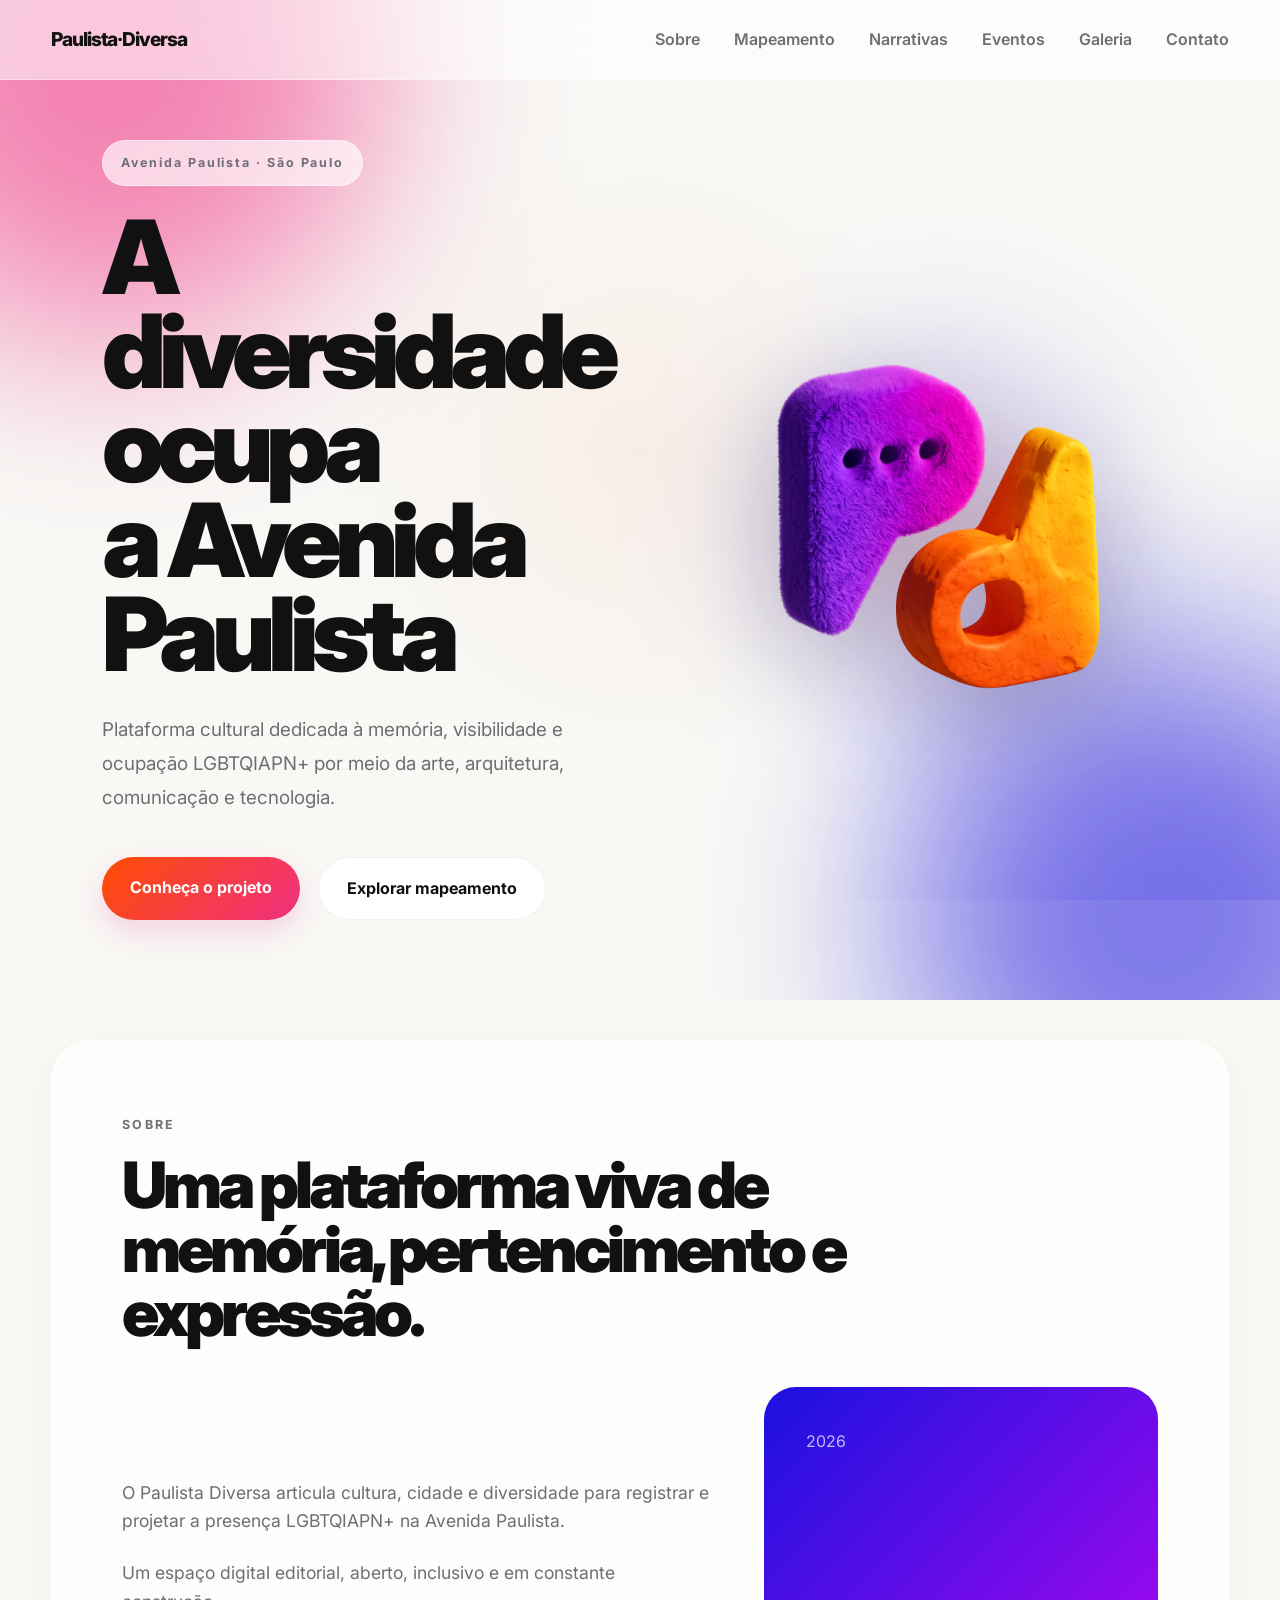
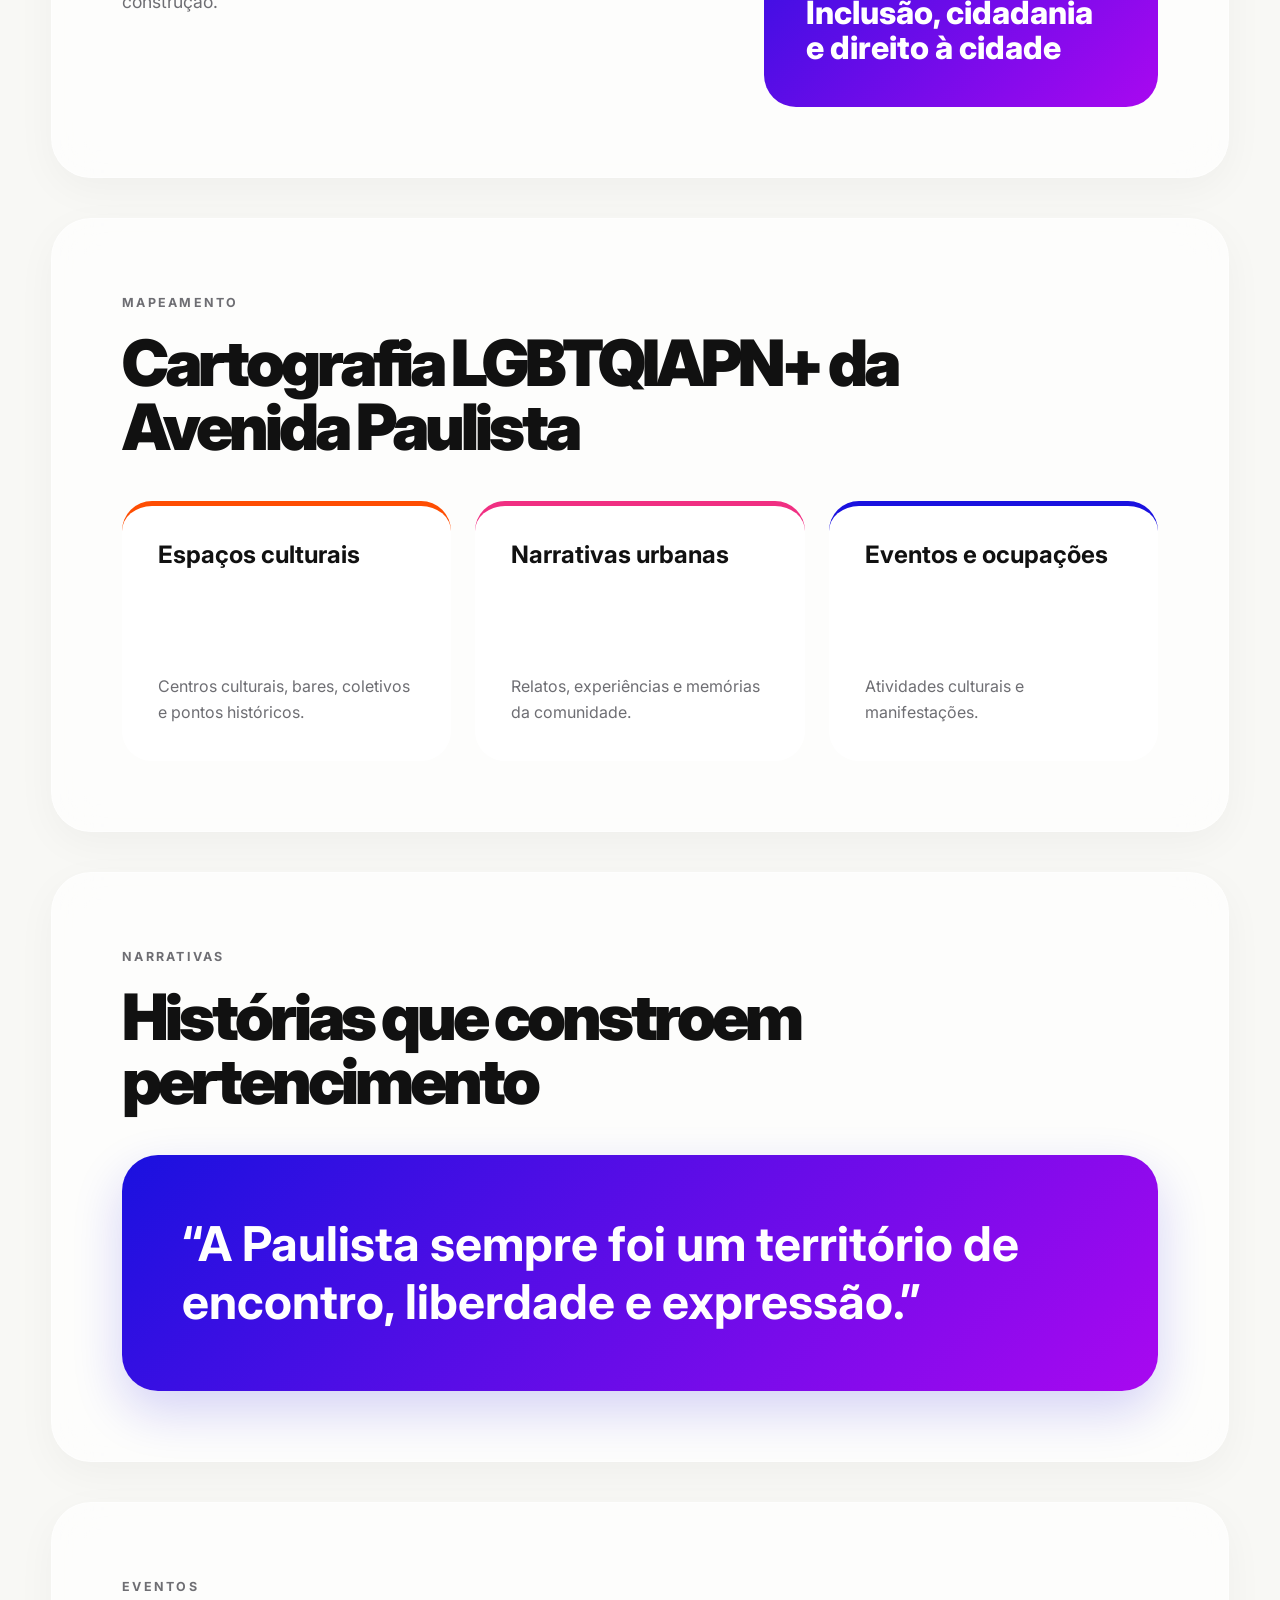
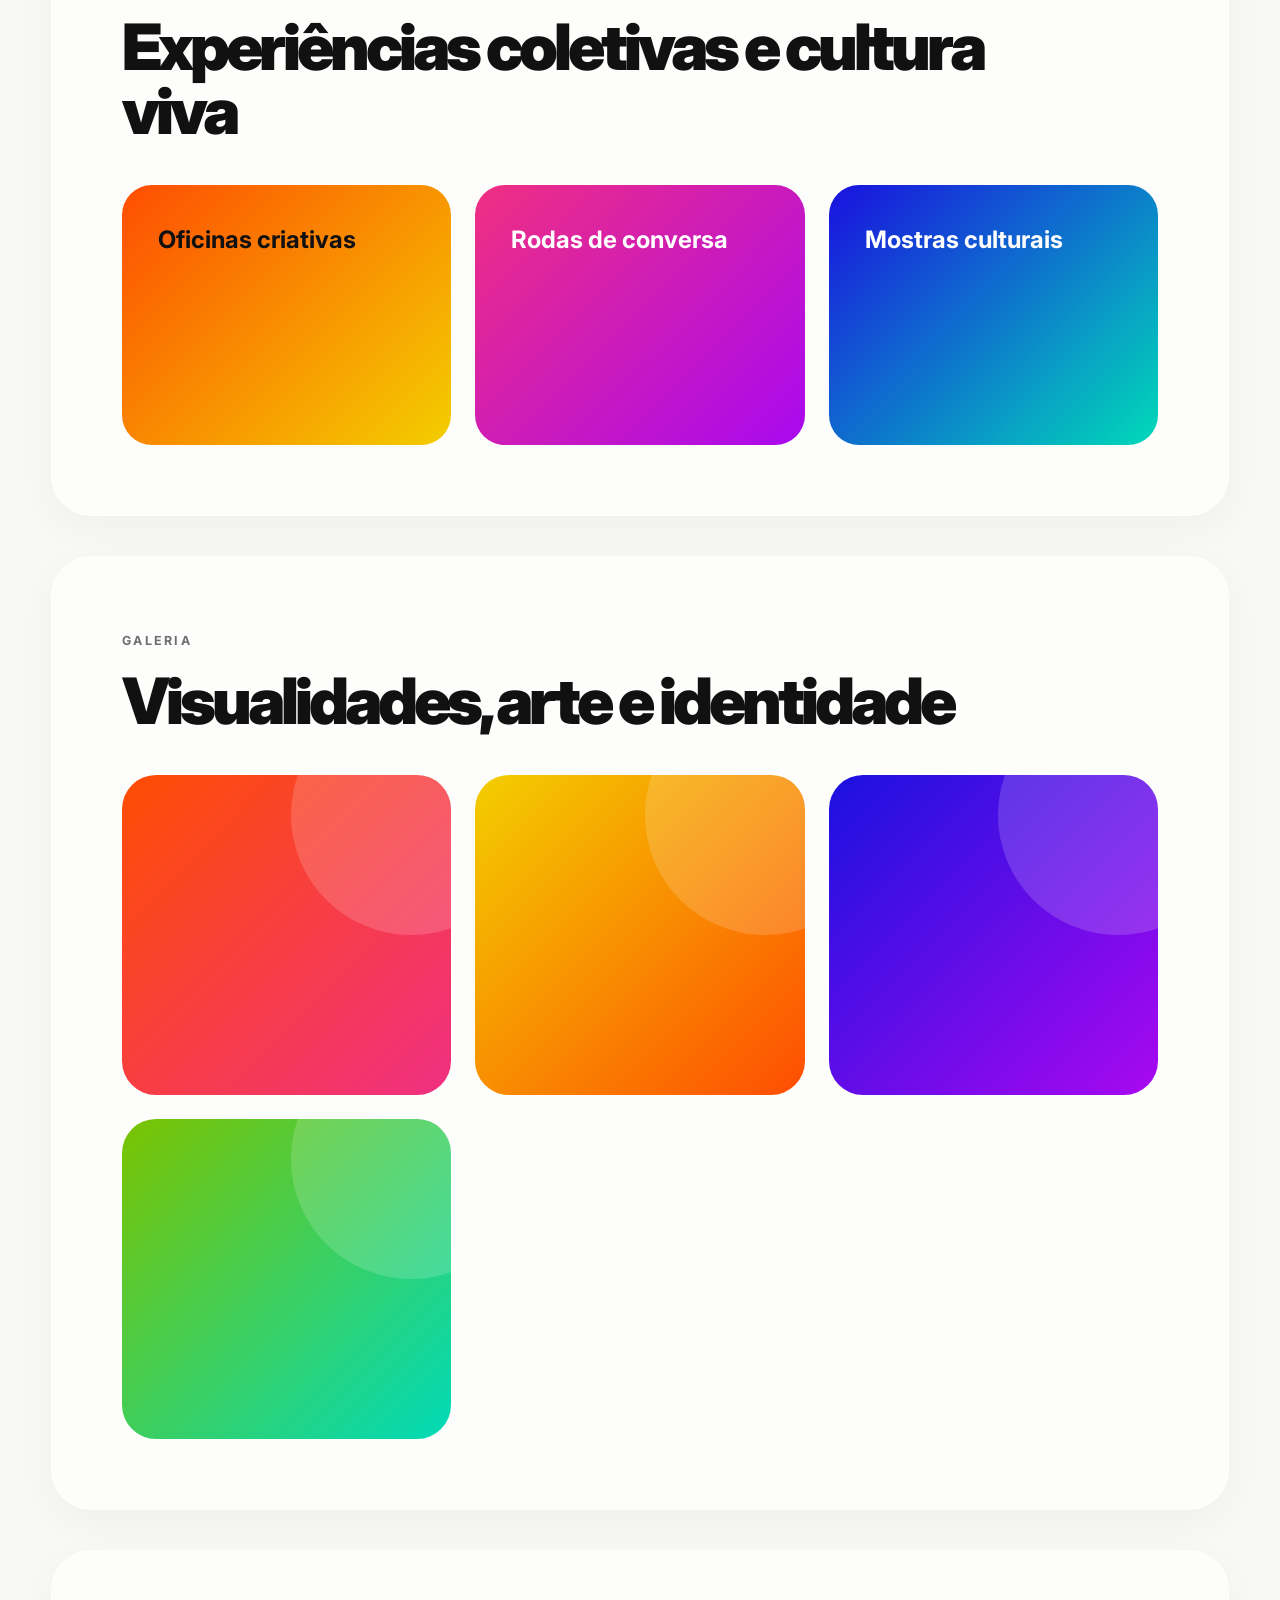
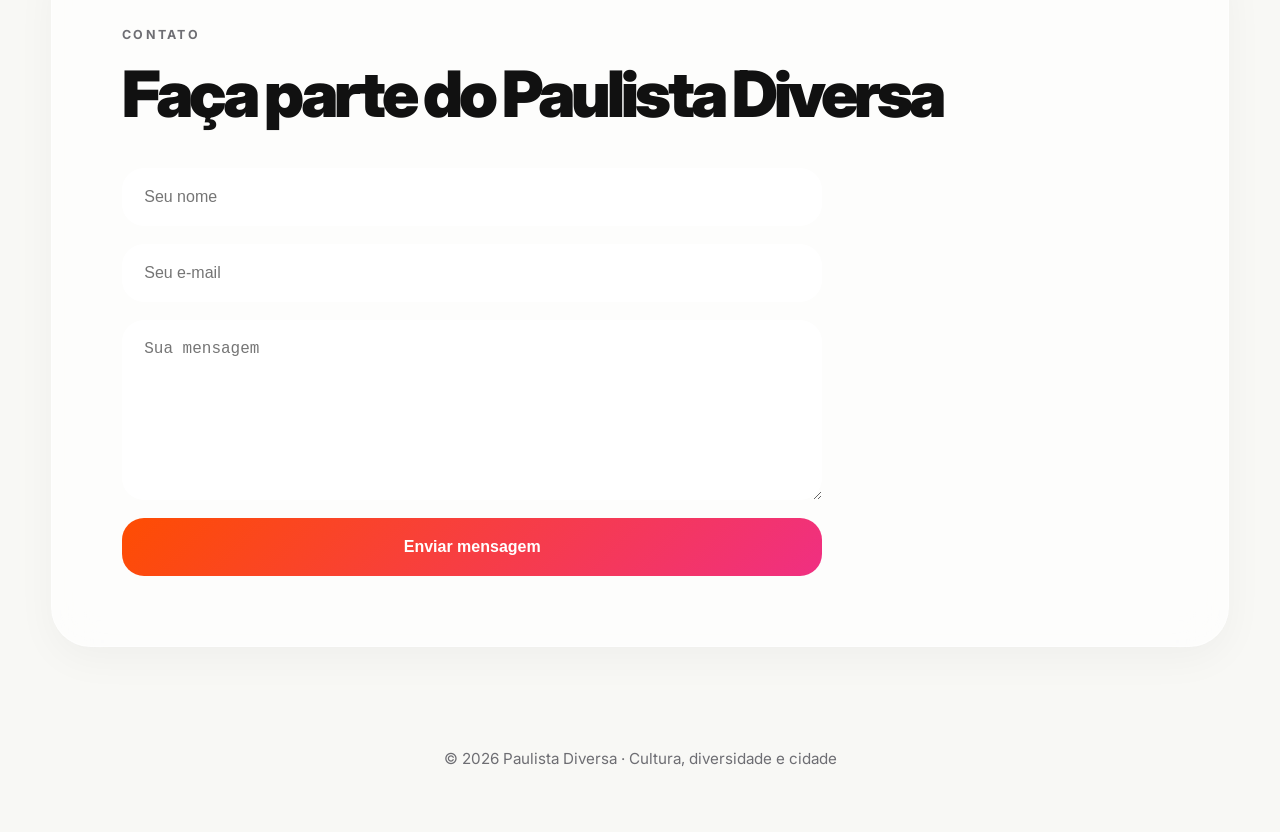
==== index.html @ 3f6dd252 "Commit Inicial" ====
<!DOCTYPE html>
<html lang="pt-BR">
<head>
  <meta charset="UTF-8" />
  <meta name="viewport" content="width=device-width, initial-scale=1.0" />
  <title>Paulista Diversa</title>

  <!-- FONT -->
  <link rel="preconnect" href="https://fonts.googleapis.com">
  <link rel="preconnect" href="https://fonts.gstatic.com" crossorigin>
  <link href="https://fonts.googleapis.com/css2?family=Inter:wght@300;400;500;600;700;800;900&display=swap" rel="stylesheet">

  <link rel="stylesheet" href="style.css" />
</head>
<body>

  <!-- NAVBAR -->
  <nav class="navbar">
    <div class="nav-container">
      <div class="nav-logo">Paulista<span>·</span>Diversa</div>
      <ul>
        <li><a href="#sobre">Sobre</a></li>
        <li><a href="#mapeamento">Mapeamento</a></li>
        <li><a href="#narrativas">Narrativas</a></li>
        <li><a href="#eventos">Eventos</a></li>
        <li><a href="#galeria">Galeria</a></li>
        <li><a href="#contato">Contato</a></li>
      </ul>
    </div>
  </nav>

  <!-- HERO -->
  <header class="hero">
    <div class="hero-gradient hero-gradient-1"></div>
    <div class="hero-gradient hero-gradient-2"></div>

    <div class="hero-container">
      <div class="hero-left">
        <span class="hero-label">Avenida Paulista · São Paulo</span>
        <h1>
          A diversidade ocupa<br>
          a Avenida Paulista
        </h1>
        <p>
          Plataforma cultural dedicada à memória, visibilidade e ocupação LGBTQIAPN+
          por meio da arte, arquitetura, comunicação e tecnologia.
        </p>
        <div class="buttons">
          <a href="#sobre">Conheça o projeto</a>
          <a href="#mapeamento">Explorar mapeamento</a>
        </div>
      </div>

      <div class="hero-right">
        <div class="hero-logo-wrapper">
          <div class="logo-glow"></div>
          <img src="imagens/logo-paulista-diversa.png" alt="Logo Paulista Diversa" />
        </div>
      </div>
    </div>
  </header>

  <!-- SOBRE -->
  <section id="sobre" class="section">
    <div class="section-header">
      <span class="section-tag">SOBRE</span>
      <h2>Uma plataforma viva de memória, pertencimento e expressão.</h2>
    </div>
    <div class="section-grid">
      <div class="section-text">
        <p>
          O Paulista Diversa articula cultura, cidade e diversidade para registrar
          e projetar a presença LGBTQIAPN+ na Avenida Paulista.
        </p>
        <p>
          Um espaço digital editorial, aberto, inclusivo e em constante construção.
        </p>
      </div>
      <div class="highlight-card">
        <span>2026</span>
        <h3>Inclusão, cidadania<br>e direito à cidade</h3>
      </div>
    </div>
  </section>

  <!-- MAPEAMENTO -->
  <section id="mapeamento" class="section">
    <div class="section-header">
      <span class="section-tag">MAPEAMENTO</span>
      <h2>Cartografia LGBTQIAPN+ da Avenida Paulista</h2>
    </div>
    <div class="cards-grid">
      <div class="info-card">
        <h3>Espaços culturais</h3>
        <p>Centros culturais, bares, coletivos e pontos históricos.</p>
      </div>
      <div class="info-card">
        <h3>Narrativas urbanas</h3>
        <p>Relatos, experiências e memórias da comunidade.</p>
      </div>
      <div class="info-card">
        <h3>Eventos e ocupações</h3>
        <p>Atividades culturais e manifestações.</p>
      </div>
    </div>
  </section>

  <!-- NARRATIVAS -->
  <section id="narrativas" class="section">
    <div class="section-header">
      <span class="section-tag">NARRATIVAS</span>
      <h2>Histórias que constroem pertencimento</h2>
    </div>
    <div class="quote-box">
      <p>“A Paulista sempre foi um território de encontro, liberdade e expressão.”</p>
    </div>
  </section>

  <!-- EVENTOS -->
  <section id="eventos" class="section">
    <div class="section-header">
      <span class="section-tag">EVENTOS</span>
      <h2>Experiências coletivas e cultura viva</h2>
    </div>
    <div class="cards-grid">
      <div class="event-card">
        <h3>Oficinas criativas</h3>
      </div>
      <div class="event-card">
        <h3>Rodas de conversa</h3>
      </div>
      <div class="event-card">
        <h3>Mostras culturais</h3>
      </div>
    </div>
  </section>

  <!-- GALERIA -->
  <section id="galeria" class="section">
    <div class="section-header">
      <span class="section-tag">GALERIA</span>
      <h2>Visualidades, arte e identidade</h2>
    </div>
    <div class="gallery-grid">
      <div class="gallery-card"></div>
      <div class="gallery-card"></div>
      <div class="gallery-card"></div>
      <div class="gallery-card"></div>
    </div>
  </section>

  <!-- CONTATO -->
  <section id="contato" class="section">
    <div class="section-header">
      <span class="section-tag">CONTATO</span>
      <h2>Faça parte do Paulista Diversa</h2>
    </div>
    <form>
      <input type="text" placeholder="Seu nome" />
      <input type="email" placeholder="Seu e-mail" />
      <textarea placeholder="Sua mensagem"></textarea>
      <button type="submit">Enviar mensagem</button>
    </form>
  </section>

  <footer>
    <p>© 2026 Paulista Diversa · Cultura, diversidade e cidade</p>
  </footer>

  <script src="script.js"></script>
</body>
</html>
---- style.css ----
/* =========================================
   PAULISTA DIVERSA
   MODERN QUEER EDITORIAL UI
========================================= */

/* =========================================
   ROOT
========================================= */

:root{

  --red:#CC001A;
  --orange:#FE4D02;
  --yellow:#F3CE00;
  --green:#7BC300;
  --blue:#1A11DF;
  --purple:#A908F0;
  --violet:#7A46F7;
  --turquoise:#01DAB9;
  --pink:#F02F82;

  --bg:#F8F8F5;
  --surface:rgba(255,255,255,.65);

  --text:#111111;
  --muted:#6E6E73;

  --border:rgba(255,255,255,.45);

}

/* =========================================
   RESET
========================================= */

*{
  margin:0;
  padding:0;
  box-sizing:border-box;
}

html{
  scroll-behavior:smooth;
}

body{

  font-family:
    "Inter",
    sans-serif;

  background:var(--bg);

  color:var(--text);

  overflow-x:hidden;

  line-height:1.6;
}

/* =========================================
   BACKGROUND
========================================= */

body::before{

  content:"";

  position:fixed;
  inset:0;

  z-index:-2;

  background:

    radial-gradient(
      circle at top left,
      rgba(240,47,130,.12),
      transparent 30%
    ),

    radial-gradient(
      circle at bottom right,
      rgba(26,17,223,.12),
      transparent 30%
    ),

    radial-gradient(
      circle at center,
      rgba(254,77,2,.06),
      transparent 40%
    ),

    var(--bg);
}

/* =========================================
   NAVBAR
========================================= */

.navbar{

  position:fixed;
  top:0;

  width:100%;

  z-index:999;

  backdrop-filter:blur(20px);

  background:
    rgba(255,255,255,.55);

  border-bottom:
    1px solid rgba(255,255,255,.35);
}

.nav-container{

  width:min(1400px,92%);

  margin:auto;

  display:flex;
  justify-content:space-between;
  align-items:center;

  padding:24px 0;
}

.nav-logo{

  font-weight:800;

  letter-spacing:-1px;

  font-size:1.2rem;
}

.navbar ul{

  display:flex;

  gap:34px;

  list-style:none;
}

.navbar a{

  text-decoration:none;

  color:var(--muted);

  font-weight:600;

  transition:.3s ease;

  position:relative;
}

.navbar a:hover{

  color:var(--text);
}

.navbar a::after{

  content:"";

  position:absolute;

  left:0;
  bottom:-8px;

  width:0%;
  height:2px;

  background:
    linear-gradient(
      90deg,
      var(--orange),
      var(--pink)
    );

  transition:.3s ease;
}

.navbar a:hover::after{

  width:100%;
}

/* =========================================
   HERO
========================================= */

.hero{

  position:relative;

  min-height:100vh;

  display:flex;
  align-items:center;

  padding:
    140px 8%
    80px;

  overflow:hidden;
}

.hero-container{

  width:100%;

  display:grid;

  grid-template-columns:
    1.1fr 1fr;

  gap:80px;

  align-items:center;
}

/* LEFT */

.hero-left{

  position:relative;
  z-index:2;
}

.hero-label{

  display:inline-block;

  margin-bottom:24px;

  padding:12px 18px;

  border-radius:999px;

  background:
    rgba(255,255,255,.65);

  backdrop-filter:blur(20px);

  border:
    1px solid rgba(255,255,255,.45);

  font-size:.78rem;

  font-weight:700;

  letter-spacing:.12rem;

  color:var(--muted);
}

.hero-left h1{

  font-size:
    clamp(4rem, 8vw, 7rem);

  line-height:.92;

  letter-spacing:-7px;

  font-weight:900;

  max-width:700px;

  margin-bottom:32px;

  color:#111;
}

.hero-left p{

  max-width:620px;

  font-size:1.18rem;

  color:var(--muted);

  line-height:1.8;

  margin-bottom:42px;
}

/* BUTTONS */

.buttons{

  display:flex;

  gap:18px;

  flex-wrap:wrap;
}

.buttons a{

  padding:
    18px 28px;

  border-radius:999px;

  text-decoration:none;

  font-weight:700;

  transition:.35s ease;
}

.buttons a:nth-child(1){

  background:
    linear-gradient(
      135deg,
      var(--orange),
      var(--pink)
    );

  color:white;

  box-shadow:
    0 12px 30px rgba(240,47,130,.18);
}

.buttons a:nth-child(2){

  background:white;

  border:
    1px solid rgba(0,0,0,.06);

  color:#111;
}

.buttons a:hover{

  transform:
    translateY(-4px);

  box-shadow:
    0 12px 30px rgba(0,0,0,.08);
}

/* RIGHT */

.hero-right{

  position:relative;

  display:flex;
  justify-content:center;
  align-items:center;
}

.hero-logo-wrapper{

  position:relative;

  width:100%;
  max-width:620px;

  aspect-ratio:1;

  display:flex;
  justify-content:center;
  align-items:center;
}

.hero-logo-wrapper img{

  width:78%;

  position:relative;

  z-index:2;

  filter:
    drop-shadow(
      0 30px 50px rgba(0,0,0,.18)
    );

  animation:
    floatLogo 7s ease-in-out infinite;
}

/* GLOW */

.logo-glow{

  position:absolute;

  width:100%;
  height:100%;

  border-radius:50%;

  background:
    radial-gradient(
      circle,
      rgba(240,47,130,.28),
      rgba(26,17,223,.16),
      transparent 72%
    );

  filter:blur(60px);

  animation:
    pulseGlow 6s ease-in-out infinite;
}

/* HERO GRADIENTS */

.hero-gradient{

  position:absolute;

  border-radius:50%;

  filter:blur(100px);

  opacity:.55;
}

.hero-gradient-1{

  width:520px;
  height:520px;

  background:#F02F82;

  top:-180px;
  left:-140px;
}

.hero-gradient-2{

  width:520px;
  height:520px;

  background:#1A11DF;

  bottom:-180px;
  right:-140px;
}

/* =========================================
   SECTIONS
========================================= */

.section{

  width:min(1280px,92%);

  margin:40px auto;

  padding:70px;

  border-radius:40px;

  background:var(--surface);

  backdrop-filter:blur(24px);

  border:
    1px solid rgba(255,255,255,.5);

  box-shadow:
    0 12px 40px rgba(0,0,0,.04);
}

/* =========================================
   SECTION HEADER
========================================= */

.section-header{

  margin-bottom:42px;
}

.section-tag{

  display:inline-block;

  margin-bottom:18px;

  font-size:.78rem;

  font-weight:700;

  letter-spacing:.14rem;

  color:var(--muted);
}

.section-header h2{

  max-width:900px;

  font-size:
    clamp(2.4rem,5vw,4.5rem);

  line-height:1;

  letter-spacing:-4px;

  font-weight:900;
}

/* =========================================
   SECTION GRID
========================================= */

.section-grid{

  display:grid;

  grid-template-columns:
    1.2fr .8fr;

  gap:50px;

  align-items:center;
}

.section-text{

  display:flex;
  flex-direction:column;

  gap:24px;
}

.section-text p{

  font-size:1.1rem;

  color:var(--muted);

  max-width:700px;
}

/* =========================================
   HIGHLIGHT CARD
========================================= */

.highlight-card{

  padding:42px;

  border-radius:32px;

  background:
    linear-gradient(
      135deg,
      var(--blue),
      var(--purple)
    );

  color:white;

  min-height:320px;

  display:flex;
  flex-direction:column;
  justify-content:space-between;
}

.highlight-card span{

  font-size:1rem;

  opacity:.7;
}

.highlight-card h3{

  font-size:2rem;

  line-height:1.1;

  font-weight:800;
}

/* =========================================
   CARDS GRID
========================================= */

.cards-grid{

  display:grid;

  grid-template-columns:
    repeat(auto-fit,minmax(260px,1fr));

  gap:24px;
}

/* =========================================
   INFO CARD
========================================= */

.info-card{

  padding:36px;

  border-radius:30px;

  background:white;

  transition:.35s ease;

  min-height:260px;

  display:flex;
  flex-direction:column;
  justify-content:space-between;
}

.info-card:hover{

  transform:
    translateY(-6px);

  box-shadow:
    0 20px 40px rgba(0,0,0,.08);
}

.info-card:nth-child(1){

  border-top:
    5px solid var(--orange);
}

.info-card:nth-child(2){

  border-top:
    5px solid var(--pink);
}

.info-card:nth-child(3){

  border-top:
    5px solid var(--blue);
}

.info-card h3{

  font-size:1.5rem;

  line-height:1.1;

  margin-bottom:18px;
}

.info-card p{

  color:var(--muted);
}

/* =========================================
   QUOTE BOX
========================================= */

.quote-box{

  padding:60px;

  border-radius:36px;

  background:
    linear-gradient(
      135deg,
      var(--blue),
      var(--purple)
    );

  color:white;

  box-shadow:
    0 20px 50px rgba(26,17,223,.18);
}

.quote-box p{

  max-width:900px;

  font-size:
    clamp(1.8rem,4vw,3rem);

  line-height:1.2;

  font-weight:700;
}

/* =========================================
   EVENT CARDS
========================================= */

.event-card{

  padding:36px;

  border-radius:30px;

  color:white;

  min-height:260px;

  display:flex;
  flex-direction:column;
  justify-content:space-between;

  transition:.35s ease;
}

.event-card:hover{

  transform:
    translateY(-8px);
}

.event-card:nth-child(1){

  background:
    linear-gradient(
      135deg,
      var(--orange),
      var(--yellow)
    );

  color:#111;
}

.event-card:nth-child(2){

  background:
    linear-gradient(
      135deg,
      var(--pink),
      var(--purple)
    );
}

.event-card:nth-child(3){

  background:
    linear-gradient(
      135deg,
      var(--blue),
      var(--turquoise)
    );
}

.event-card h3{

  font-size:1.5rem;

  margin-bottom:18px;
}

/* =========================================
   GALLERY
========================================= */

.gallery-grid{

  display:grid;

  grid-template-columns:
    repeat(auto-fit,minmax(260px,1fr));

  gap:24px;
}

.gallery-card{

  min-height:320px;

  border-radius:34px;

  overflow:hidden;

  position:relative;

  transition:.4s ease;
}

.gallery-card::before{

  content:"";

  position:absolute;

  width:240px;
  height:240px;

  border-radius:50%;

  background:
    rgba(255,255,255,.16);

  top:-80px;
  right:-80px;
}

/* artistic gradients */

.gallery-card:nth-child(1){

  background:
    linear-gradient(
      135deg,
      var(--orange),
      var(--pink)
    );
}

.gallery-card:nth-child(2){

  background:
    linear-gradient(
      135deg,
      var(--yellow),
      var(--orange)
    );
}

.gallery-card:nth-child(3){

  background:
    linear-gradient(
      135deg,
      var(--blue),
      var(--purple)
    );
}

.gallery-card:nth-child(4){

  background:
    linear-gradient(
      135deg,
      var(--green),
      var(--turquoise)
    );
}

.gallery-card:hover{

  transform:
    translateY(-8px)
    scale(1.01);

  box-shadow:
    0 20px 50px rgba(0,0,0,.12);
}

/* =========================================
   FORM
========================================= */

form{

  display:flex;
  flex-direction:column;

  gap:18px;

  max-width:700px;
}

form input,
form textarea{

  padding:20px 22px;

  border:none;

  border-radius:22px;

  background:white;

  font-size:1rem;

  outline:none;

  transition:.3s ease;
}

form textarea{

  min-height:180px;

  resize:vertical;
}

form input:focus,
form textarea:focus{

  box-shadow:
    0 0 0 4px rgba(26,17,223,.08);
}

form button{

  padding:20px;

  border:none;

  border-radius:22px;

  background:
    linear-gradient(
      135deg,
      var(--orange),
      var(--pink)
    );

  color:white;

  font-size:1rem;
  font-weight:700;

  cursor:pointer;

  transition:.35s ease;
}

form button:hover{

  transform:
    translateY(-3px);

  box-shadow:
    0 12px 30px rgba(240,47,130,.18);
}

/* =========================================
   FOOTER
========================================= */

footer{

  padding:60px 24px;

  text-align:center;

  color:var(--muted);

  font-size:.95rem;
}

/* =========================================
   ANIMATIONS
========================================= */

@keyframes floatLogo{

  0%{
    transform:
      translateY(0px);
  }

  50%{
    transform:
      translateY(-18px);
  }

  100%{
    transform:
      translateY(0px);
  }

}

@keyframes pulseGlow{

  0%{
    transform:scale(1);
  }

  50%{
    transform:scale(1.08);
  }

  100%{
    transform:scale(1);
  }

}

/* =========================================
   RESPONSIVE
========================================= */

@media(max-width:1100px){

  .hero-container,
  .section-grid{

    grid-template-columns:1fr;
  }

  .hero-left{

    text-align:center;
  }

  .hero-left p{

    margin:auto;
    margin-bottom:42px;
  }

  .buttons{

    justify-content:center;
  }

}

@media(max-width:820px){

  .navbar ul{

    display:none;
  }

  .section{

    padding:42px 28px;
  }

  .hero{

    padding:
      140px 6%
      80px;
  }

}

@media(max-width:600px){

  .hero-left h1{

    letter-spacing:-4px;
  }

  .buttons{

    flex-direction:column;
  }

  .buttons a{

    width:100%;

    text-align:center;
  }

  .quote-box{

    padding:40px 28px;
  }

}
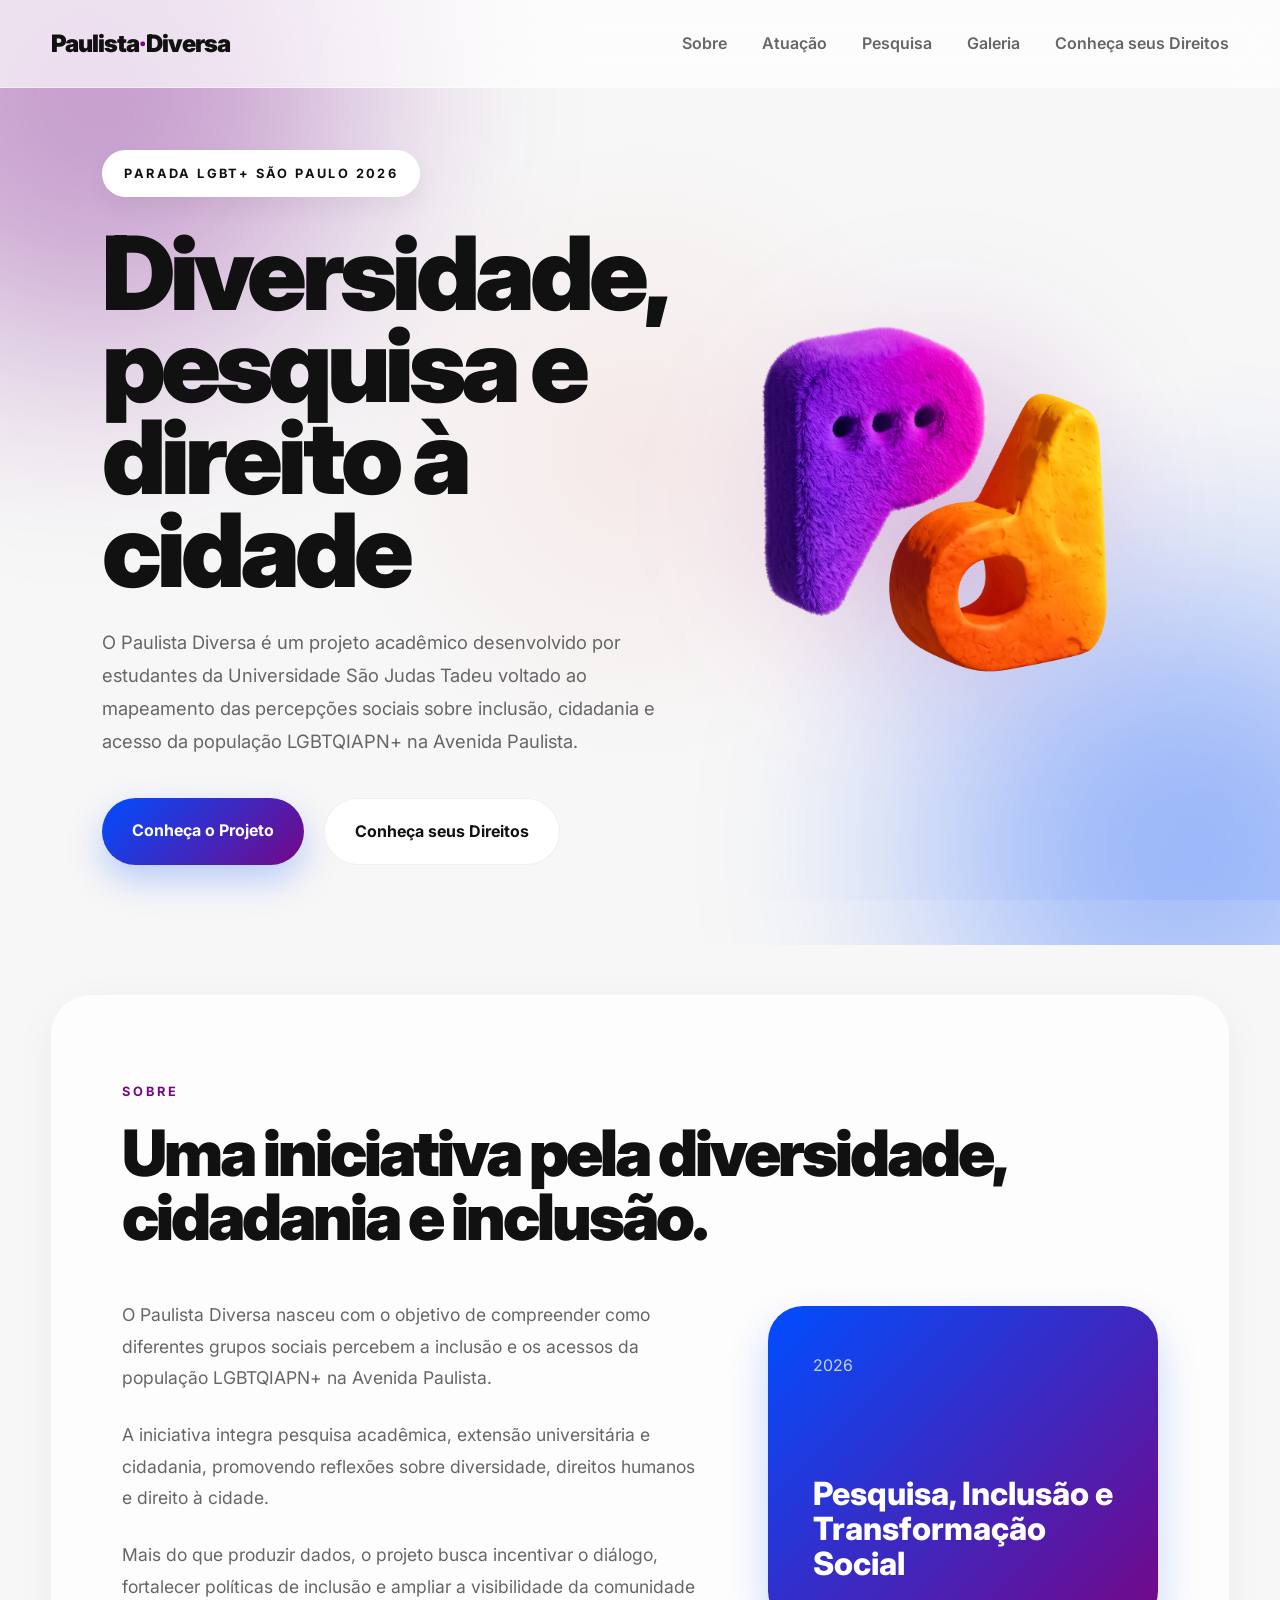
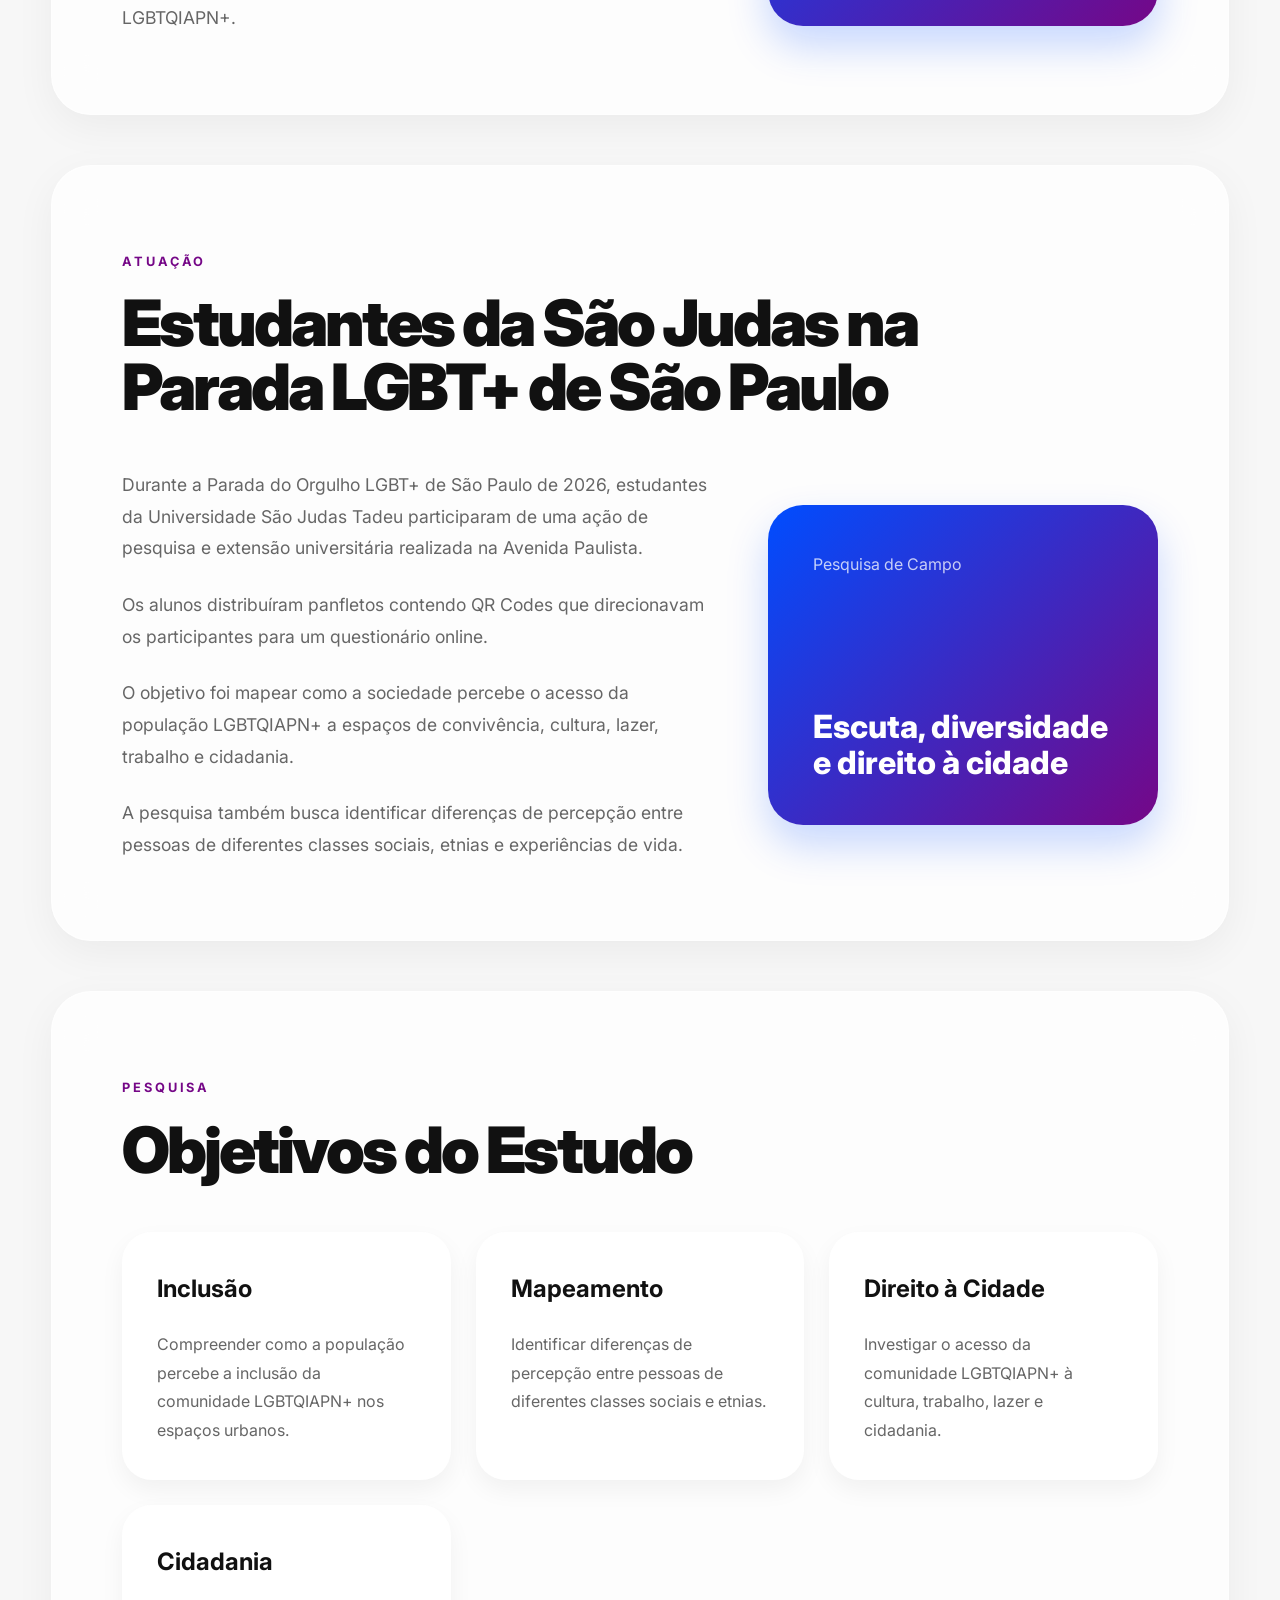
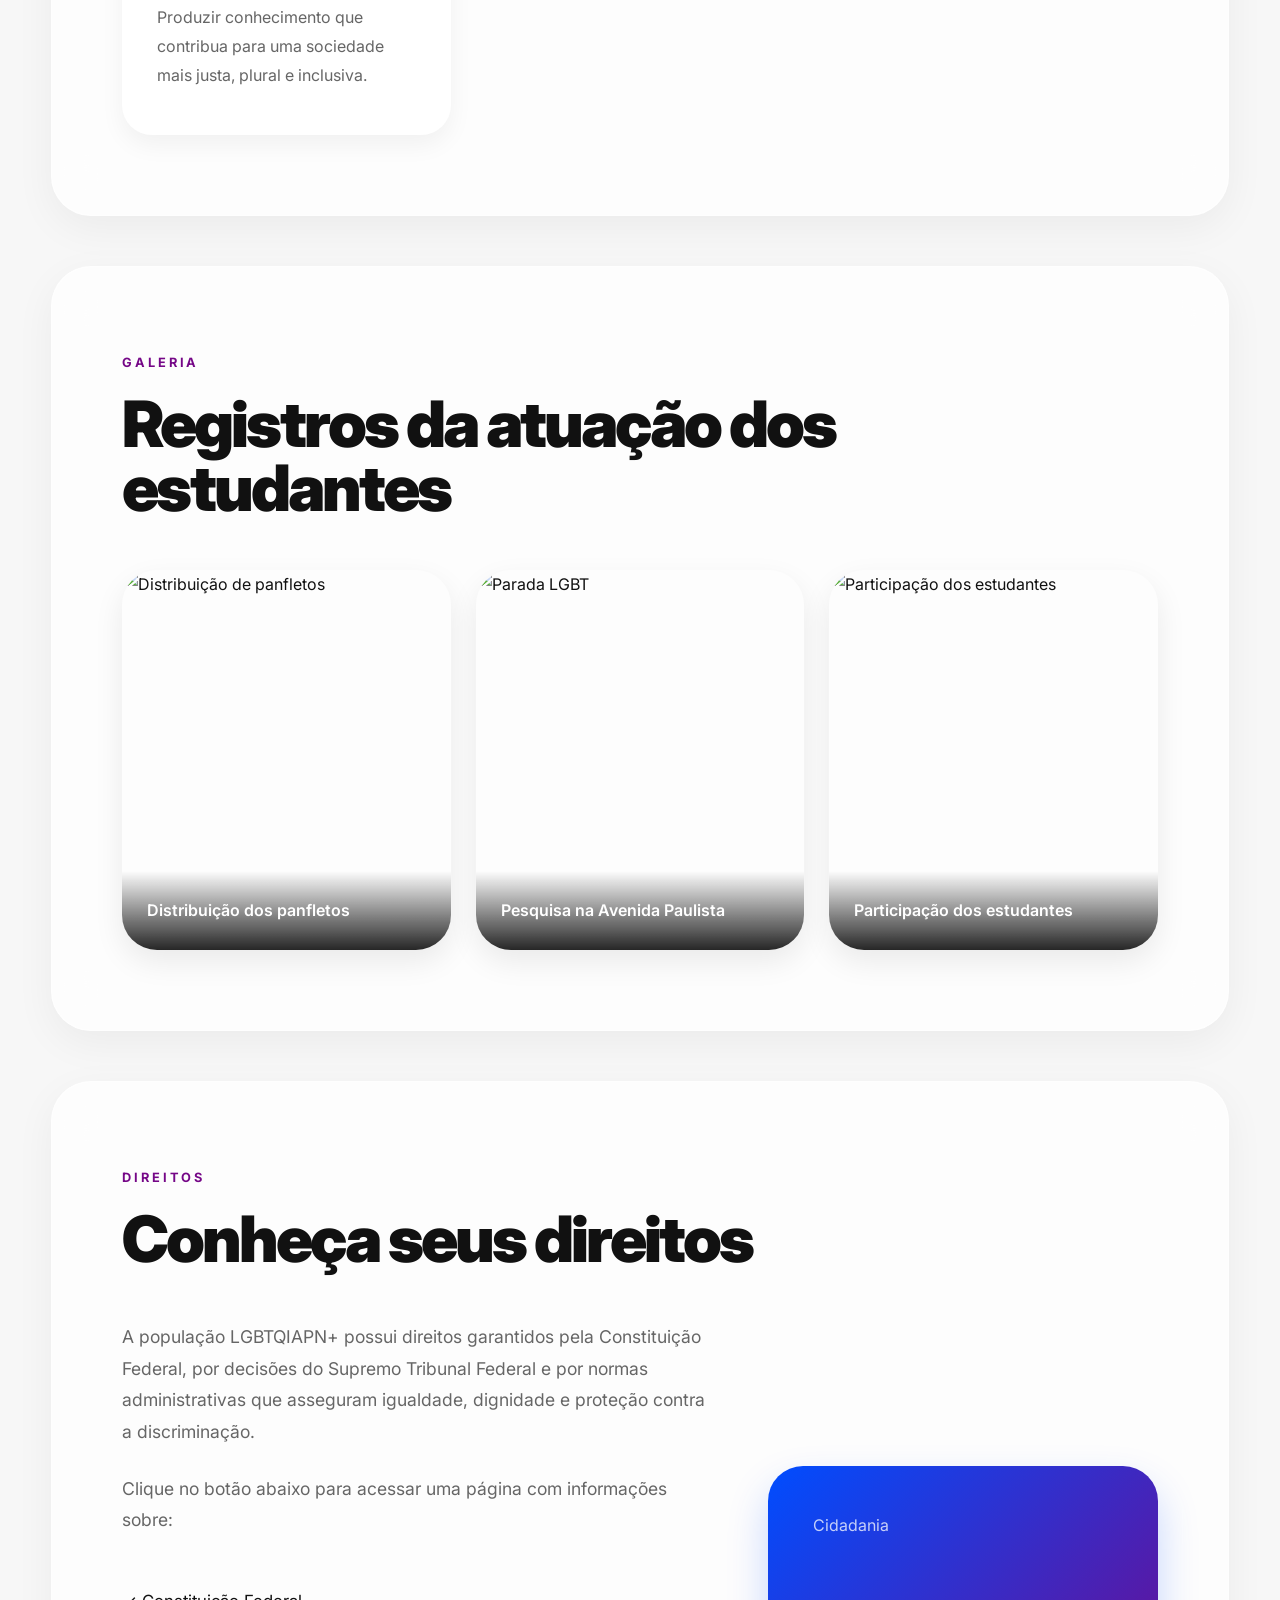
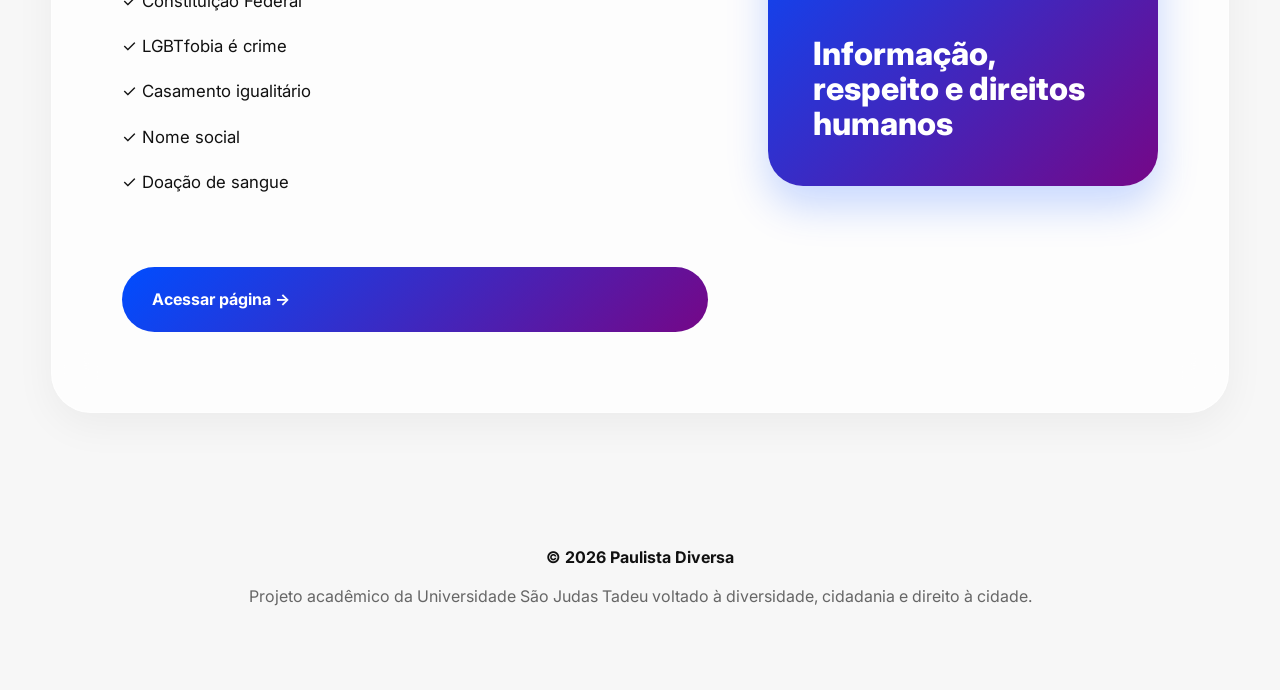
==== commit 546e8561: "Refatora o site Paulista Diversa" ====
--- a/index.html
+++ b/index.html
@@ -1,172 +1,887 @@
 <!DOCTYPE html>
 <html lang="pt-BR">
+
 <head>
-  <meta charset="UTF-8" />
-  <meta name="viewport" content="width=device-width, initial-scale=1.0" />
-  <title>Paulista Diversa</title>
-
-  <!-- FONT -->
-  <link rel="preconnect" href="https://fonts.googleapis.com">
-  <link rel="preconnect" href="https://fonts.gstatic.com" crossorigin>
-  <link href="https://fonts.googleapis.com/css2?family=Inter:wght@300;400;500;600;700;800;900&display=swap" rel="stylesheet">
-
-  <link rel="stylesheet" href="style.css" />
+
+<meta charset="UTF-8">
+
+<meta name="viewport"
+content="width=device-width, initial-scale=1.0">
+
+<title>
+
+Paulista Diversa
+
+</title>
+
+
+<link rel="preconnect"
+href="https://fonts.googleapis.com">
+
+<link rel="preconnect"
+href="https://fonts.gstatic.com"
+crossorigin>
+
+
+<link
+href="https://fonts.googleapis.com/css2?family=Inter:wght@300;400;500;600;700;800;900&display=swap"
+rel="stylesheet">
+
+
+<link
+rel="stylesheet"
+href="style.css">
+
 </head>
+
 <body>
 
-  <!-- NAVBAR -->
-  <nav class="navbar">
-    <div class="nav-container">
-      <div class="nav-logo">Paulista<span>·</span>Diversa</div>
-      <ul>
-        <li><a href="#sobre">Sobre</a></li>
-        <li><a href="#mapeamento">Mapeamento</a></li>
-        <li><a href="#narrativas">Narrativas</a></li>
-        <li><a href="#eventos">Eventos</a></li>
-        <li><a href="#galeria">Galeria</a></li>
-        <li><a href="#contato">Contato</a></li>
-      </ul>
-    </div>
-  </nav>
-
-  <!-- HERO -->
-  <header class="hero">
-    <div class="hero-gradient hero-gradient-1"></div>
-    <div class="hero-gradient hero-gradient-2"></div>
-
-    <div class="hero-container">
-      <div class="hero-left">
-        <span class="hero-label">Avenida Paulista · São Paulo</span>
-        <h1>
-          A diversidade ocupa<br>
-          a Avenida Paulista
-        </h1>
-        <p>
-          Plataforma cultural dedicada à memória, visibilidade e ocupação LGBTQIAPN+
-          por meio da arte, arquitetura, comunicação e tecnologia.
-        </p>
-        <div class="buttons">
-          <a href="#sobre">Conheça o projeto</a>
-          <a href="#mapeamento">Explorar mapeamento</a>
-        </div>
-      </div>
-
-      <div class="hero-right">
-        <div class="hero-logo-wrapper">
-          <div class="logo-glow"></div>
-          <img src="imagens/logo-paulista-diversa.png" alt="Logo Paulista Diversa" />
-        </div>
-      </div>
-    </div>
-  </header>
-
-  <!-- SOBRE -->
-  <section id="sobre" class="section">
-    <div class="section-header">
-      <span class="section-tag">SOBRE</span>
-      <h2>Uma plataforma viva de memória, pertencimento e expressão.</h2>
-    </div>
-    <div class="section-grid">
-      <div class="section-text">
-        <p>
-          O Paulista Diversa articula cultura, cidade e diversidade para registrar
-          e projetar a presença LGBTQIAPN+ na Avenida Paulista.
-        </p>
-        <p>
-          Um espaço digital editorial, aberto, inclusivo e em constante construção.
-        </p>
-      </div>
-      <div class="highlight-card">
-        <span>2026</span>
-        <h3>Inclusão, cidadania<br>e direito à cidade</h3>
-      </div>
-    </div>
-  </section>
-
-  <!-- MAPEAMENTO -->
-  <section id="mapeamento" class="section">
-    <div class="section-header">
-      <span class="section-tag">MAPEAMENTO</span>
-      <h2>Cartografia LGBTQIAPN+ da Avenida Paulista</h2>
-    </div>
-    <div class="cards-grid">
-      <div class="info-card">
-        <h3>Espaços culturais</h3>
-        <p>Centros culturais, bares, coletivos e pontos históricos.</p>
-      </div>
-      <div class="info-card">
-        <h3>Narrativas urbanas</h3>
-        <p>Relatos, experiências e memórias da comunidade.</p>
-      </div>
-      <div class="info-card">
-        <h3>Eventos e ocupações</h3>
-        <p>Atividades culturais e manifestações.</p>
-      </div>
-    </div>
-  </section>
-
-  <!-- NARRATIVAS -->
-  <section id="narrativas" class="section">
-    <div class="section-header">
-      <span class="section-tag">NARRATIVAS</span>
-      <h2>Histórias que constroem pertencimento</h2>
-    </div>
-    <div class="quote-box">
-      <p>“A Paulista sempre foi um território de encontro, liberdade e expressão.”</p>
-    </div>
-  </section>
-
-  <!-- EVENTOS -->
-  <section id="eventos" class="section">
-    <div class="section-header">
-      <span class="section-tag">EVENTOS</span>
-      <h2>Experiências coletivas e cultura viva</h2>
-    </div>
-    <div class="cards-grid">
-      <div class="event-card">
-        <h3>Oficinas criativas</h3>
-      </div>
-      <div class="event-card">
-        <h3>Rodas de conversa</h3>
-      </div>
-      <div class="event-card">
-        <h3>Mostras culturais</h3>
-      </div>
-    </div>
-  </section>
-
-  <!-- GALERIA -->
-  <section id="galeria" class="section">
-    <div class="section-header">
-      <span class="section-tag">GALERIA</span>
-      <h2>Visualidades, arte e identidade</h2>
-    </div>
-    <div class="gallery-grid">
-      <div class="gallery-card"></div>
-      <div class="gallery-card"></div>
-      <div class="gallery-card"></div>
-      <div class="gallery-card"></div>
-    </div>
-  </section>
-
-  <!-- CONTATO -->
-  <section id="contato" class="section">
-    <div class="section-header">
-      <span class="section-tag">CONTATO</span>
-      <h2>Faça parte do Paulista Diversa</h2>
-    </div>
-    <form>
-      <input type="text" placeholder="Seu nome" />
-      <input type="email" placeholder="Seu e-mail" />
-      <textarea placeholder="Sua mensagem"></textarea>
-      <button type="submit">Enviar mensagem</button>
-    </form>
-  </section>
-
-  <footer>
-    <p>© 2026 Paulista Diversa · Cultura, diversidade e cidade</p>
-  </footer>
-
-  <script src="script.js"></script>
+
+
+<!-- NAVBAR -->
+
+<nav class="navbar">
+
+<div class="nav-container">
+
+<div class="nav-logo">
+
+Paulista<span>·</span>Diversa
+
+</div>
+
+
+<ul>
+
+<li>
+
+<a href="#sobre">
+
+Sobre
+
+</a>
+
+</li>
+
+
+<li>
+
+<a href="#atuacao">
+
+Atuação
+
+</a>
+
+</li>
+
+
+<li>
+
+<a href="#pesquisa">
+
+Pesquisa
+
+</a>
+
+</li>
+
+
+<li>
+
+<a href="#galeria">
+
+Galeria
+
+</a>
+
+</li>
+
+
+<li>
+
+<a href="direitos.html">
+
+Conheça seus Direitos
+
+</a>
+
+</li>
+
+</ul>
+
+</div>
+
+</nav>
+
+
+
+
+
+
+<!-- HERO -->
+
+<header class="hero">
+
+<div class="hero-gradient hero-gradient-1"></div>
+
+<div class="hero-gradient hero-gradient-2"></div>
+
+
+
+<div class="hero-container">
+
+
+
+<div class="hero-left">
+
+<span class="hero-label">
+
+PARADA LGBT+ SÃO PAULO 2026
+
+</span>
+
+
+<h1>
+
+Diversidade,
+
+pesquisa e
+
+direito à cidade
+
+</h1>
+
+
+<p>
+
+O Paulista Diversa é um projeto acadêmico
+desenvolvido por estudantes da Universidade
+São Judas Tadeu voltado ao mapeamento das
+percepções sociais sobre inclusão,
+cidadania e acesso da população LGBTQIAPN+
+na Avenida Paulista.
+
+</p>
+
+
+
+<div class="buttons">
+
+<a href="#sobre">
+
+Conheça o Projeto
+
+</a>
+
+
+<a href="direitos.html">
+
+Conheça seus Direitos
+
+</a>
+
+</div>
+
+</div>
+
+
+
+
+
+<div class="hero-right">
+
+<div class="hero-logo-wrapper">
+
+<div class="logo-glow"></div>
+
+<img
+
+src="imagens/logo.png"
+
+alt="Paulista Diversa"
+
+>
+
+</div>
+
+</div>
+
+
+
+</div>
+
+</header>
+
+
+
+
+
+
+
+<!-- SOBRE -->
+
+<section
+
+id="sobre"
+
+class="section"
+
+>
+
+<div class="section-header">
+
+<span class="section-tag">
+
+SOBRE
+
+</span>
+
+
+<h2>
+
+Uma iniciativa pela diversidade,
+
+cidadania e inclusão.
+
+</h2>
+
+</div>
+
+
+
+
+<div class="section-grid">
+
+
+
+<div class="section-text">
+
+<p>
+
+O Paulista Diversa nasceu com o objetivo de
+compreender como diferentes grupos sociais
+percebem a inclusão e os acessos da população
+LGBTQIAPN+ na Avenida Paulista.
+
+</p>
+
+
+
+<p>
+
+A iniciativa integra pesquisa acadêmica,
+extensão universitária e cidadania,
+promovendo reflexões sobre diversidade,
+direitos humanos e direito à cidade.
+
+</p>
+
+
+
+<p>
+
+Mais do que produzir dados,
+o projeto busca incentivar o diálogo,
+fortalecer políticas de inclusão
+e ampliar a visibilidade da comunidade
+LGBTQIAPN+.
+
+</p>
+
+
+</div>
+
+
+
+
+<div class="highlight-card">
+
+<span>
+
+2026
+
+</span>
+
+
+<h3>
+
+Pesquisa,
+
+Inclusão e
+
+Transformação
+
+Social
+
+</h3>
+
+</div>
+
+</div>
+
+</section>
+
+
+
+
+
+
+
+
+<!-- ATUAÇÃO -->
+
+<section
+
+id="atuacao"
+
+class="section"
+
+>
+
+<div class="section-header">
+
+<span class="section-tag">
+
+ATUAÇÃO
+
+</span>
+
+
+
+<h2>
+
+Estudantes da São Judas
+
+na Parada LGBT+ de São Paulo
+
+</h2>
+
+
+</div>
+
+
+
+
+
+<div class="section-grid">
+
+
+<div class="section-text">
+
+
+<p>
+
+Durante a Parada do Orgulho LGBT+
+de São Paulo de 2026,
+estudantes da Universidade
+São Judas Tadeu participaram
+de uma ação de pesquisa
+e extensão universitária
+realizada na Avenida Paulista.
+
+</p>
+
+
+
+<p>
+
+Os alunos distribuíram panfletos
+contendo QR Codes que direcionavam
+os participantes para um
+questionário online.
+
+</p>
+
+
+
+<p>
+
+O objetivo foi mapear como a sociedade
+percebe o acesso da população
+LGBTQIAPN+ a espaços de convivência,
+cultura, lazer, trabalho
+e cidadania.
+
+</p>
+
+
+
+<p>
+
+A pesquisa também busca identificar
+diferenças de percepção entre
+pessoas de diferentes classes sociais,
+etnias e experiências de vida.
+
+</p>
+
+</div>
+
+
+
+
+
+<div class="highlight-card">
+
+<span>
+
+Pesquisa de Campo
+
+</span>
+
+
+<h3>
+
+Escuta,
+
+diversidade
+
+e direito
+
+à cidade
+
+</h3>
+
+</div>
+
+
+
+</div>
+
+</section>
+
+
+
+
+
+
+
+
+
+<!-- PESQUISA -->
+
+<section
+
+id="pesquisa"
+
+class="section"
+
+>
+
+<div class="section-header">
+
+<span class="section-tag">
+
+PESQUISA
+
+</span>
+
+
+<h2>
+
+Objetivos do Estudo
+
+</h2>
+
+</div>
+
+
+
+
+
+<div class="cards-grid">
+
+
+
+<div class="info-card">
+
+<h3>
+
+Inclusão
+
+</h3>
+
+
+<p>
+
+Compreender como a população
+percebe a inclusão da comunidade
+LGBTQIAPN+ nos espaços urbanos.
+
+</p>
+
+</div>
+
+
+
+
+
+<div class="info-card">
+
+<h3>
+
+Mapeamento
+
+</h3>
+
+
+<p>
+
+Identificar diferenças de percepção
+entre pessoas de diferentes classes
+sociais e etnias.
+
+</p>
+
+</div>
+
+
+
+
+
+<div class="info-card">
+
+<h3>
+
+Direito à Cidade
+
+</h3>
+
+
+<p>
+
+Investigar o acesso da comunidade
+LGBTQIAPN+ à cultura,
+trabalho, lazer e cidadania.
+
+</p>
+
+</div>
+
+
+
+
+<div class="info-card">
+
+<h3>
+
+Cidadania
+
+</h3>
+
+
+<p>
+
+Produzir conhecimento que contribua
+para uma sociedade mais justa,
+plural e inclusiva.
+
+</p>
+
+</div>
+
+
+
+</div>
+
+</section>
+
+
+
+
+
+
+
+
+
+<!-- GALERIA -->
+
+<section
+
+id="galeria"
+
+class="section"
+
+>
+
+<div class="section-header">
+
+<span class="section-tag">
+
+GALERIA
+
+</span>
+
+
+<h2>
+
+Registros da atuação
+
+dos estudantes
+
+</h2>
+
+</div>
+
+
+
+
+
+<div class="gallery-grid">
+
+
+
+
+<div class="gallery-card">
+
+<img
+
+src="imagens/foto1.jpg"
+
+alt="Distribuição de panfletos"
+
+>
+
+
+<div class="gallery-caption">
+
+Distribuição dos panfletos
+
+</div>
+
+</div>
+
+
+
+
+
+
+<div class="gallery-card">
+
+<img
+
+src="imagens/foto2.jpg"
+
+alt="Parada LGBT"
+
+>
+
+
+<div class="gallery-caption">
+
+Pesquisa na Avenida Paulista
+
+</div>
+
+</div>
+
+
+
+
+
+
+
+<div class="gallery-card">
+
+<img
+
+src="imagens/foto3.jpg"
+
+alt="Participação dos estudantes"
+
+>
+
+
+<div class="gallery-caption">
+
+Participação dos estudantes
+
+</div>
+
+</div>
+
+
+
+</div>
+
+</section>
+
+
+
+
+
+
+
+
+<!-- DIREITOS -->
+
+<section class="section">
+
+<div class="section-header">
+
+<span class="section-tag">
+
+DIREITOS
+
+</span>
+
+
+
+<h2>
+
+Conheça seus direitos
+
+</h2>
+
+
+</div>
+
+
+
+
+<div class="section-grid">
+
+
+<div class="section-text">
+
+
+<p>
+
+A população LGBTQIAPN+
+possui direitos garantidos
+pela Constituição Federal,
+por decisões do Supremo Tribunal Federal
+e por normas administrativas
+que asseguram igualdade,
+dignidade e proteção contra
+a discriminação.
+
+</p>
+
+
+
+<p>
+
+Clique no botão abaixo para acessar
+uma página com informações sobre:
+
+</p>
+
+
+<ul class="lista-direitos">
+
+<li>
+
+✓ Constituição Federal
+
+</li>
+
+<li>
+
+✓ LGBTfobia é crime
+
+</li>
+
+<li>
+
+✓ Casamento igualitário
+
+</li>
+
+<li>
+
+✓ Nome social
+
+</li>
+
+<li>
+
+✓ Doação de sangue
+
+</li>
+
+</ul>
+
+
+
+<a
+
+class="btn-direitos"
+
+href="direitos.html"
+
+>
+
+Acessar página →
+
+</a>
+
+
+</div>
+
+
+
+
+
+<div class="highlight-card">
+
+<span>
+
+Cidadania
+
+</span>
+
+
+<h3>
+
+Informação,
+
+respeito e
+
+direitos
+
+humanos
+
+</h3>
+
+</div>
+
+
+</div>
+
+</section>
+
+
+
+
+
+
+
+
+<footer>
+
+<p>
+
+© 2026 Paulista Diversa
+
+</p>
+
+
+<p>
+
+Projeto acadêmico da Universidade São Judas Tadeu
+voltado à diversidade,
+cidadania e direito à cidade.
+
+</p>
+
+</footer>
+
+
+
+
+<script src="script.js"></script>
+
 </body>
-</html>
+
+</html>
--- a/style.css
+++ b/style.css
@@ -1,1077 +1,1334 @@
-/* =========================================
-   PAULISTA DIVERSA
-   MODERN QUEER EDITORIAL UI
-========================================= */
-
-/* =========================================
-   ROOT
-========================================= */
+/* =======================================
+PAULISTA DIVERSA
+======================================= */
 
 :root{
 
-  --red:#CC001A;
-  --orange:#FE4D02;
-  --yellow:#F3CE00;
-  --green:#7BC300;
-  --blue:#1A11DF;
-  --purple:#A908F0;
-  --violet:#7A46F7;
-  --turquoise:#01DAB9;
-  --pink:#F02F82;
-
-  --bg:#F8F8F5;
-  --surface:rgba(255,255,255,.65);
-
-  --text:#111111;
-  --muted:#6E6E73;
-
-  --border:rgba(255,255,255,.45);
-
-}
-
-/* =========================================
-   RESET
-========================================= */
+--red:#E40303;
+--orange:#FF8C00;
+--yellow:#FFED00;
+--green:#008026;
+--blue:#004DFF;
+--purple:#750787;
+
+--bg:#F7F7F7;
+
+--surface:rgba(255,255,255,.75);
+
+--text:#111111;
+
+--muted:#666666;
+
+}
+
+
+/* =======================================
+RESET
+======================================= */
 
 *{
-  margin:0;
-  padding:0;
-  box-sizing:border-box;
-}
+
+margin:0;
+
+padding:0;
+
+box-sizing:border-box;
+
+}
+
 
 html{
-  scroll-behavior:smooth;
-}
+
+scroll-behavior:smooth;
+
+}
+
 
 body{
 
-  font-family:
-    "Inter",
-    sans-serif;
-
-  background:var(--bg);
-
-  color:var(--text);
-
-  overflow-x:hidden;
-
-  line-height:1.6;
-}
-
-/* =========================================
-   BACKGROUND
-========================================= */
+font-family:"Inter",sans-serif;
+
+background:var(--bg);
+
+color:var(--text);
+
+line-height:1.8;
+
+overflow-x:hidden;
+
+}
+
+
+
+
+/* =======================================
+BACKGROUND
+======================================= */
 
 body::before{
 
-  content:"";
-
-  position:fixed;
-  inset:0;
-
-  z-index:-2;
-
-  background:
-
-    radial-gradient(
-      circle at top left,
-      rgba(240,47,130,.12),
-      transparent 30%
-    ),
-
-    radial-gradient(
-      circle at bottom right,
-      rgba(26,17,223,.12),
-      transparent 30%
-    ),
-
-    radial-gradient(
-      circle at center,
-      rgba(254,77,2,.06),
-      transparent 40%
-    ),
-
-    var(--bg);
-}
-
-/* =========================================
-   NAVBAR
-========================================= */
+content:"";
+
+position:fixed;
+
+inset:0;
+
+z-index:-2;
+
+background:
+
+radial-gradient(
+
+circle at top left,
+
+rgba(117,7,135,.08),
+
+transparent 35%
+
+),
+
+radial-gradient(
+
+circle at bottom right,
+
+rgba(0,77,255,.08),
+
+transparent 35%
+
+),
+
+radial-gradient(
+
+circle at center,
+
+rgba(228,3,3,.06),
+
+transparent 40%
+
+),
+
+var(--bg);
+
+}
+
+
+
+
+
+/* =======================================
+NAVBAR
+======================================= */
 
 .navbar{
 
-  position:fixed;
-  top:0;
-
-  width:100%;
-
-  z-index:999;
-
-  backdrop-filter:blur(20px);
-
-  background:
-    rgba(255,255,255,.55);
-
-  border-bottom:
-    1px solid rgba(255,255,255,.35);
-}
+position:fixed;
+
+top:0;
+
+width:100%;
+
+z-index:999;
+
+backdrop-filter:blur(20px);
+
+background:rgba(255,255,255,.65);
+
+border-bottom:
+
+1px solid rgba(255,255,255,.4);
+
+transition:.3s;
+
+}
+
 
 .nav-container{
 
-  width:min(1400px,92%);
-
-  margin:auto;
-
-  display:flex;
-  justify-content:space-between;
-  align-items:center;
-
-  padding:24px 0;
-}
+width:min(1300px,92%);
+
+margin:auto;
+
+display:flex;
+
+justify-content:space-between;
+
+align-items:center;
+
+padding:22px 0;
+
+}
+
+
 
 .nav-logo{
 
-  font-weight:800;
-
-  letter-spacing:-1px;
-
-  font-size:1.2rem;
-}
+font-size:1.5rem;
+
+font-weight:900;
+
+letter-spacing:-1px;
+
+}
+
+
+.nav-logo span{
+
+color:var(--purple);
+
+}
+
 
 .navbar ul{
 
-  display:flex;
-
-  gap:34px;
-
-  list-style:none;
-}
+display:flex;
+
+list-style:none;
+
+gap:35px;
+
+}
+
 
 .navbar a{
 
-  text-decoration:none;
-
-  color:var(--muted);
-
-  font-weight:600;
-
-  transition:.3s ease;
-
-  position:relative;
-}
+text-decoration:none;
+
+font-weight:600;
+
+color:var(--muted);
+
+transition:.3s;
+
+position:relative;
+
+}
+
+
 
 .navbar a:hover{
 
-  color:var(--text);
-}
-
-.navbar a::after{
-
-  content:"";
-
-  position:absolute;
-
-  left:0;
-  bottom:-8px;
-
-  width:0%;
-  height:2px;
-
-  background:
-    linear-gradient(
-      90deg,
-      var(--orange),
-      var(--pink)
-    );
-
-  transition:.3s ease;
-}
-
-.navbar a:hover::after{
-
-  width:100%;
-}
-
-/* =========================================
-   HERO
-========================================= */
+color:var(--purple);
+
+}
+
+
+
+/* menu ativo */
+
+.navbar a.active{
+
+color:var(--purple);
+
+}
+
+
+.navbar a.active::after{
+
+content:"";
+
+position:absolute;
+
+left:0;
+
+bottom:-8px;
+
+width:100%;
+
+height:2px;
+
+background:
+
+linear-gradient(
+
+90deg,
+
+var(--blue),
+
+var(--purple)
+
+);
+
+}
+
+
+
+
+
+/* =======================================
+HERO
+======================================= */
 
 .hero{
 
-  position:relative;
-
-  min-height:100vh;
-
-  display:flex;
-  align-items:center;
-
-  padding:
-    140px 8%
-    80px;
-
-  overflow:hidden;
-}
+position:relative;
+
+min-height:100vh;
+
+display:flex;
+
+align-items:center;
+
+padding:
+
+150px 8%
+
+80px;
+
+overflow:hidden;
+
+}
+
 
 .hero-container{
 
-  width:100%;
-
-  display:grid;
-
-  grid-template-columns:
-    1.1fr 1fr;
-
-  gap:80px;
-
-  align-items:center;
-}
-
-/* LEFT */
+width:100%;
+
+display:grid;
+
+grid-template-columns:
+
+1.1fr .9fr;
+
+gap:80px;
+
+align-items:center;
+
+}
+
+
+
+.hero-label{
+
+display:inline-block;
+
+padding:
+
+12px 22px;
+
+border-radius:999px;
+
+background:white;
+
+font-size:.8rem;
+
+font-weight:700;
+
+letter-spacing:.15rem;
+
+margin-bottom:30px;
+
+box-shadow:
+
+0 10px 25px
+
+rgba(0,0,0,.05);
+
+}
+
+
+
+.hero-left h1{
+
+font-size:
+
+clamp(
+
+4rem,
+
+8vw,
+
+7rem
+
+);
+
+font-weight:900;
+
+line-height:.9;
+
+letter-spacing:-5px;
+
+margin-bottom:30px;
+
+max-width:700px;
+
+}
+
+
+
+.hero-left p{
+
+font-size:1.15rem;
+
+max-width:650px;
+
+color:var(--muted);
+
+margin-bottom:40px;
+
+}
+
+
+
+
+
+/* =======================================
+BOTÕES
+======================================= */
+
+.buttons{
+
+display:flex;
+
+gap:20px;
+
+flex-wrap:wrap;
+
+}
+
+
+.buttons a{
+
+padding:
+
+18px 30px;
+
+border-radius:999px;
+
+text-decoration:none;
+
+font-weight:700;
+
+transition:.3s;
+
+}
+
+
+
+.buttons a:first-child{
+
+background:
+
+linear-gradient(
+
+135deg,
+
+var(--blue),
+
+var(--purple)
+
+);
+
+color:white;
+
+box-shadow:
+
+0 15px 35px
+
+rgba(0,77,255,.25);
+
+}
+
+
+
+.buttons a:last-child{
+
+background:white;
+
+border:
+
+1px solid rgba(0,0,0,.06);
+
+color:#111;
+
+}
+
+
+
+.buttons a:hover{
+
+transform:
+
+translateY(-5px);
+
+}
+
+
+
+
+
+/* =======================================
+LOGO
+======================================= */
+
+.hero-right{
+
+display:flex;
+
+justify-content:center;
+
+align-items:center;
+
+}
+
+
+.hero-logo-wrapper{
+
+position:relative;
+
+width:100%;
+
+max-width:500px;
+
+}
+
+
+
+.hero-logo-wrapper img{
+
+width:100%;
+
+position:relative;
+
+z-index:2;
+
+animation:
+
+float 6s ease-in-out infinite;
+
+}
+
+
+
+.logo-glow{
+
+position:absolute;
+
+inset:0;
+
+border-radius:50%;
+
+background:
+
+radial-gradient(
+
+circle,
+
+rgba(117,7,135,.35),
+
+transparent 70%
+
+);
+
+filter:blur(70px);
+
+}
+
+
+
+
+
+/* =======================================
+GRADIENTES
+======================================= */
+
+.hero-gradient{
+
+position:absolute;
+
+border-radius:50%;
+
+filter:blur(120px);
+
+opacity:.35;
+
+z-index:-1;
+
+}
+
+
+
+.hero-gradient-1{
+
+width:500px;
+
+height:500px;
+
+background:var(--purple);
+
+top:-150px;
+
+left:-150px;
+
+}
+
+
+
+.hero-gradient-2{
+
+width:500px;
+
+height:500px;
+
+background:var(--blue);
+
+right:-150px;
+
+bottom:-150px;
+
+}
+
+
+
+
+
+/* =======================================
+SECTIONS
+======================================= */
+
+.section{
+
+width:
+
+min(
+
+1280px,
+
+92%
+
+);
+
+margin:50px auto;
+
+padding:80px 70px;
+
+border-radius:40px;
+
+background:
+
+var(--surface);
+
+backdrop-filter:
+
+blur(25px);
+
+border:
+
+1px solid rgba(
+
+255,
+
+255,
+
+255,
+
+.5
+
+);
+
+box-shadow:
+
+0 12px 40px
+
+rgba(
+
+0,
+
+0,
+
+0,
+
+.05
+
+);
+
+}
+
+
+
+
+
+/* =======================================
+HEADER DAS SEÇÕES
+======================================= */
+
+.section-header{
+
+margin-bottom:50px;
+
+}
+
+
+.section-tag{
+
+display:inline-block;
+
+font-size:.8rem;
+
+font-weight:700;
+
+letter-spacing:.18rem;
+
+color:var(--purple);
+
+margin-bottom:18px;
+
+}
+
+
+
+.section-header h2{
+
+font-size:
+
+clamp(
+
+2.5rem,
+
+5vw,
+
+4.5rem
+
+);
+
+font-weight:900;
+
+line-height:1;
+
+letter-spacing:-3px;
+
+max-width:900px;
+
+}
+
+
+
+
+
+/* =======================================
+GRID
+======================================= */
+
+.section-grid{
+
+display:grid;
+
+grid-template-columns:
+
+1.2fr .8fr;
+
+gap:60px;
+
+align-items:center;
+
+}
+
+
+.section-text{
+
+display:flex;
+
+flex-direction:column;
+
+gap:25px;
+
+}
+
+
+.section-text p{
+
+font-size:1.1rem;
+
+color:var(--muted);
+
+}
+
+
+
+
+
+/* =======================================
+CARD DE DESTAQUE
+======================================= */
+
+.highlight-card{
+
+padding:45px;
+
+border-radius:35px;
+
+background:
+
+linear-gradient(
+
+135deg,
+
+var(--blue),
+
+var(--purple)
+
+);
+
+color:white;
+
+min-height:320px;
+
+display:flex;
+
+flex-direction:column;
+
+justify-content:space-between;
+
+box-shadow:
+
+0 20px 40px
+
+rgba(
+
+0,
+
+77,
+
+255,
+
+.22
+
+);
+
+}
+
+
+.highlight-card span{
+
+opacity:.75;
+
+font-size:1rem;
+
+}
+
+
+.highlight-card h3{
+
+font-size:2rem;
+
+line-height:1.1;
+
+font-weight:800;
+
+}
+
+
+
+
+
+/* =======================================
+CARDS
+======================================= */
+
+.cards-grid{
+
+display:grid;
+
+grid-template-columns:
+
+repeat(
+
+auto-fit,
+
+minmax(
+
+260px,
+
+1fr
+
+)
+
+);
+
+gap:25px;
+
+}
+
+
+
+.info-card{
+
+padding:35px;
+
+border-radius:30px;
+
+background:white;
+
+box-shadow:
+
+0 10px 25px
+
+rgba(
+
+0,
+
+0,
+
+0,
+
+.05
+
+);
+
+transition:.3s;
+
+min-height:230px;
+
+}
+
+
+.info-card:hover{
+
+transform:
+
+translateY(-8px);
+
+}
+
+
+.info-card h3{
+
+font-size:1.5rem;
+
+margin-bottom:20px;
+
+}
+
+
+.info-card p{
+
+color:var(--muted);
+
+}
+
+
+
+
+
+/* =======================================
+GALERIA
+======================================= */
+
+.gallery-grid{
+
+display:grid;
+
+grid-template-columns:
+
+repeat(
+
+auto-fit,
+
+minmax(
+
+320px,
+
+1fr
+
+)
+
+);
+
+gap:25px;
+
+}
+
+
+
+.gallery-card{
+
+position:relative;
+
+height:380px;
+
+border-radius:35px;
+
+overflow:hidden;
+
+box-shadow:
+
+0 12px 30px
+
+rgba(
+
+0,
+
+0,
+
+0,
+
+.08
+
+);
+
+transition:.35s;
+
+}
+
+
+
+.gallery-card img{
+
+width:100%;
+
+height:100%;
+
+object-fit:cover;
+
+transition:.4s;
+
+}
+
+
+
+.gallery-card:hover{
+
+transform:
+
+translateY(-10px);
+
+}
+
+
+
+.gallery-card:hover img{
+
+transform:
+
+scale(1.05);
+
+}
+
+
+
+.gallery-caption{
+
+position:absolute;
+
+bottom:0;
+
+width:100%;
+
+padding:25px;
+
+background:
+
+linear-gradient(
+
+transparent,
+
+rgba(
+
+0,
+
+0,
+
+0,
+
+.85
+
+)
+
+);
+
+color:white;
+
+font-weight:600;
+
+}
+
+
+
+
+
+/* =======================================
+LISTA DIREITOS
+======================================= */
+
+.lista-direitos{
+
+list-style:none;
+
+margin-top:25px;
+
+}
+
+
+.lista-direitos li{
+
+margin-bottom:15px;
+
+font-size:1.05rem;
+
+}
+
+
+
+
+
+/* =======================================
+BOTÃO DIREITOS
+======================================= */
+
+.btn-direitos{
+
+display:inline-block;
+
+margin-top:30px;
+
+padding:
+
+18px 30px;
+
+border-radius:999px;
+
+text-decoration:none;
+
+font-weight:700;
+
+background:
+
+linear-gradient(
+
+135deg,
+
+var(--blue),
+
+var(--purple)
+
+);
+
+color:white;
+
+transition:.3s;
+
+}
+
+
+
+.btn-direitos:hover{
+
+transform:
+
+translateY(-5px);
+
+}
+
+
+
+
+
+/* =======================================
+FOOTER
+======================================= */
+
+footer{
+
+padding:
+
+80px 20px;
+
+text-align:center;
+
+}
+
+
+footer p:first-child{
+
+font-weight:700;
+
+margin-bottom:10px;
+
+}
+
+
+footer p:last-child{
+
+color:var(--muted);
+
+}
+
+
+
+
+
+/* =======================================
+REVEAL
+======================================= */
+
+.hidden{
+
+opacity:0;
+
+transform:
+
+translateY(40px);
+
+transition:
+
+all .8s ease;
+
+}
+
+
+.show{
+
+opacity:1;
+
+transform:
+
+translateY(0);
+
+}
+
+
+
+
+
+/* =======================================
+ANIMAÇÃO
+======================================= */
+
+@keyframes float{
+
+0%{
+
+transform:
+
+translateY(0px);
+
+}
+
+
+50%{
+
+transform:
+
+translateY(-18px);
+
+}
+
+
+100%{
+
+transform:
+
+translateY(0px);
+
+}
+
+}
+
+
+
+
+
+/* =======================================
+RESPONSIVO
+======================================= */
+
+@media(max-width:1100px){
+
+.hero-container,
+
+.section-grid{
+
+grid-template-columns:1fr;
+
+}
+
 
 .hero-left{
 
-  position:relative;
-  z-index:2;
-}
-
-.hero-label{
-
-  display:inline-block;
-
-  margin-bottom:24px;
-
-  padding:12px 18px;
-
-  border-radius:999px;
-
-  background:
-    rgba(255,255,255,.65);
-
-  backdrop-filter:blur(20px);
-
-  border:
-    1px solid rgba(255,255,255,.45);
-
-  font-size:.78rem;
-
-  font-weight:700;
-
-  letter-spacing:.12rem;
-
-  color:var(--muted);
-}
+text-align:center;
+
+}
+
+
+.hero-left p{
+
+margin:auto;
+
+margin-bottom:40px;
+
+}
+
+
+.buttons{
+
+justify-content:center;
+
+}
+
+}
+
+
+
+@media(max-width:850px){
+
+.navbar ul{
+
+display:none;
+
+}
+
+
+.section{
+
+padding:
+
+45px 30px;
+
+}
+
+
+.hero{
+
+padding:
+
+140px 6%
+
+80px;
+
+}
+
+}
+
+
+
+@media(max-width:600px){
 
 .hero-left h1{
 
-  font-size:
-    clamp(4rem, 8vw, 7rem);
-
-  line-height:.92;
-
-  letter-spacing:-7px;
-
-  font-weight:900;
-
-  max-width:700px;
-
-  margin-bottom:32px;
-
-  color:#111;
-}
-
-.hero-left p{
-
-  max-width:620px;
-
-  font-size:1.18rem;
-
-  color:var(--muted);
-
-  line-height:1.8;
-
-  margin-bottom:42px;
-}
-
-/* BUTTONS */
+letter-spacing:-2px;
+
+}
+
 
 .buttons{
 
-  display:flex;
-
-  gap:18px;
-
-  flex-wrap:wrap;
-}
+flex-direction:column;
+
+}
+
 
 .buttons a{
 
-  padding:
-    18px 28px;
-
-  border-radius:999px;
-
-  text-decoration:none;
-
-  font-weight:700;
-
-  transition:.35s ease;
-}
-
-.buttons a:nth-child(1){
-
-  background:
-    linear-gradient(
-      135deg,
-      var(--orange),
-      var(--pink)
-    );
-
-  color:white;
-
-  box-shadow:
-    0 12px 30px rgba(240,47,130,.18);
-}
-
-.buttons a:nth-child(2){
-
-  background:white;
-
-  border:
-    1px solid rgba(0,0,0,.06);
-
-  color:#111;
-}
-
-.buttons a:hover{
-
-  transform:
-    translateY(-4px);
-
-  box-shadow:
-    0 12px 30px rgba(0,0,0,.08);
-}
-
-/* RIGHT */
-
-.hero-right{
-
-  position:relative;
-
-  display:flex;
-  justify-content:center;
-  align-items:center;
-}
-
-.hero-logo-wrapper{
-
-  position:relative;
-
-  width:100%;
-  max-width:620px;
-
-  aspect-ratio:1;
-
-  display:flex;
-  justify-content:center;
-  align-items:center;
-}
-
-.hero-logo-wrapper img{
-
-  width:78%;
-
-  position:relative;
-
-  z-index:2;
-
-  filter:
-    drop-shadow(
-      0 30px 50px rgba(0,0,0,.18)
-    );
-
-  animation:
-    floatLogo 7s ease-in-out infinite;
-}
-
-/* GLOW */
-
-.logo-glow{
-
-  position:absolute;
-
-  width:100%;
-  height:100%;
-
-  border-radius:50%;
-
-  background:
-    radial-gradient(
-      circle,
-      rgba(240,47,130,.28),
-      rgba(26,17,223,.16),
-      transparent 72%
-    );
-
-  filter:blur(60px);
-
-  animation:
-    pulseGlow 6s ease-in-out infinite;
-}
-
-/* HERO GRADIENTS */
-
-.hero-gradient{
-
-  position:absolute;
-
-  border-radius:50%;
-
-  filter:blur(100px);
-
-  opacity:.55;
-}
-
-.hero-gradient-1{
-
-  width:520px;
-  height:520px;
-
-  background:#F02F82;
-
-  top:-180px;
-  left:-140px;
-}
-
-.hero-gradient-2{
-
-  width:520px;
-  height:520px;
-
-  background:#1A11DF;
-
-  bottom:-180px;
-  right:-140px;
-}
-
-/* =========================================
-   SECTIONS
-========================================= */
-
-.section{
-
-  width:min(1280px,92%);
-
-  margin:40px auto;
-
-  padding:70px;
-
-  border-radius:40px;
-
-  background:var(--surface);
-
-  backdrop-filter:blur(24px);
-
-  border:
-    1px solid rgba(255,255,255,.5);
-
-  box-shadow:
-    0 12px 40px rgba(0,0,0,.04);
-}
-
-/* =========================================
-   SECTION HEADER
-========================================= */
-
-.section-header{
-
-  margin-bottom:42px;
-}
-
-.section-tag{
-
-  display:inline-block;
-
-  margin-bottom:18px;
-
-  font-size:.78rem;
-
-  font-weight:700;
-
-  letter-spacing:.14rem;
-
-  color:var(--muted);
-}
-
-.section-header h2{
-
-  max-width:900px;
-
-  font-size:
-    clamp(2.4rem,5vw,4.5rem);
-
-  line-height:1;
-
-  letter-spacing:-4px;
-
-  font-weight:900;
-}
-
-/* =========================================
-   SECTION GRID
-========================================= */
-
-.section-grid{
-
-  display:grid;
-
-  grid-template-columns:
-    1.2fr .8fr;
-
-  gap:50px;
-
-  align-items:center;
-}
-
-.section-text{
-
-  display:flex;
-  flex-direction:column;
-
-  gap:24px;
-}
-
-.section-text p{
-
-  font-size:1.1rem;
-
-  color:var(--muted);
-
-  max-width:700px;
-}
-
-/* =========================================
-   HIGHLIGHT CARD
-========================================= */
-
-.highlight-card{
-
-  padding:42px;
-
-  border-radius:32px;
-
-  background:
-    linear-gradient(
-      135deg,
-      var(--blue),
-      var(--purple)
-    );
-
-  color:white;
-
-  min-height:320px;
-
-  display:flex;
-  flex-direction:column;
-  justify-content:space-between;
-}
-
-.highlight-card span{
-
-  font-size:1rem;
-
-  opacity:.7;
-}
-
-.highlight-card h3{
-
-  font-size:2rem;
-
-  line-height:1.1;
-
-  font-weight:800;
-}
-
-/* =========================================
-   CARDS GRID
-========================================= */
-
-.cards-grid{
-
-  display:grid;
-
-  grid-template-columns:
-    repeat(auto-fit,minmax(260px,1fr));
-
-  gap:24px;
-}
-
-/* =========================================
-   INFO CARD
-========================================= */
-
-.info-card{
-
-  padding:36px;
-
-  border-radius:30px;
-
-  background:white;
-
-  transition:.35s ease;
-
-  min-height:260px;
-
-  display:flex;
-  flex-direction:column;
-  justify-content:space-between;
-}
-
-.info-card:hover{
-
-  transform:
-    translateY(-6px);
-
-  box-shadow:
-    0 20px 40px rgba(0,0,0,.08);
-}
-
-.info-card:nth-child(1){
-
-  border-top:
-    5px solid var(--orange);
-}
-
-.info-card:nth-child(2){
-
-  border-top:
-    5px solid var(--pink);
-}
-
-.info-card:nth-child(3){
-
-  border-top:
-    5px solid var(--blue);
-}
-
-.info-card h3{
-
-  font-size:1.5rem;
-
-  line-height:1.1;
-
-  margin-bottom:18px;
-}
-
-.info-card p{
-
-  color:var(--muted);
-}
-
-/* =========================================
-   QUOTE BOX
-========================================= */
-
-.quote-box{
-
-  padding:60px;
-
-  border-radius:36px;
-
-  background:
-    linear-gradient(
-      135deg,
-      var(--blue),
-      var(--purple)
-    );
-
-  color:white;
-
-  box-shadow:
-    0 20px 50px rgba(26,17,223,.18);
-}
-
-.quote-box p{
-
-  max-width:900px;
-
-  font-size:
-    clamp(1.8rem,4vw,3rem);
-
-  line-height:1.2;
-
-  font-weight:700;
-}
-
-/* =========================================
-   EVENT CARDS
-========================================= */
-
-.event-card{
-
-  padding:36px;
-
-  border-radius:30px;
-
-  color:white;
-
-  min-height:260px;
-
-  display:flex;
-  flex-direction:column;
-  justify-content:space-between;
-
-  transition:.35s ease;
-}
-
-.event-card:hover{
-
-  transform:
-    translateY(-8px);
-}
-
-.event-card:nth-child(1){
-
-  background:
-    linear-gradient(
-      135deg,
-      var(--orange),
-      var(--yellow)
-    );
-
-  color:#111;
-}
-
-.event-card:nth-child(2){
-
-  background:
-    linear-gradient(
-      135deg,
-      var(--pink),
-      var(--purple)
-    );
-}
-
-.event-card:nth-child(3){
-
-  background:
-    linear-gradient(
-      135deg,
-      var(--blue),
-      var(--turquoise)
-    );
-}
-
-.event-card h3{
-
-  font-size:1.5rem;
-
-  margin-bottom:18px;
-}
-
-/* =========================================
-   GALLERY
-========================================= */
-
-.gallery-grid{
-
-  display:grid;
-
-  grid-template-columns:
-    repeat(auto-fit,minmax(260px,1fr));
-
-  gap:24px;
-}
+width:100%;
+
+text-align:center;
+
+}
+
 
 .gallery-card{
 
-  min-height:320px;
-
-  border-radius:34px;
-
-  overflow:hidden;
-
-  position:relative;
-
-  transition:.4s ease;
-}
-
-.gallery-card::before{
-
-  content:"";
-
-  position:absolute;
-
-  width:240px;
-  height:240px;
-
-  border-radius:50%;
-
-  background:
-    rgba(255,255,255,.16);
-
-  top:-80px;
-  right:-80px;
-}
-
-/* artistic gradients */
-
-.gallery-card:nth-child(1){
-
-  background:
-    linear-gradient(
-      135deg,
-      var(--orange),
-      var(--pink)
-    );
-}
-
-.gallery-card:nth-child(2){
-
-  background:
-    linear-gradient(
-      135deg,
-      var(--yellow),
-      var(--orange)
-    );
-}
-
-.gallery-card:nth-child(3){
-
-  background:
-    linear-gradient(
-      135deg,
-      var(--blue),
-      var(--purple)
-    );
-}
-
-.gallery-card:nth-child(4){
-
-  background:
-    linear-gradient(
-      135deg,
-      var(--green),
-      var(--turquoise)
-    );
-}
-
-.gallery-card:hover{
-
-  transform:
-    translateY(-8px)
-    scale(1.01);
-
-  box-shadow:
-    0 20px 50px rgba(0,0,0,.12);
-}
-
-/* =========================================
-   FORM
-========================================= */
-
-form{
-
-  display:flex;
-  flex-direction:column;
-
-  gap:18px;
-
-  max-width:700px;
-}
-
-form input,
-form textarea{
-
-  padding:20px 22px;
-
-  border:none;
-
-  border-radius:22px;
-
-  background:white;
-
-  font-size:1rem;
-
-  outline:none;
-
-  transition:.3s ease;
-}
-
-form textarea{
-
-  min-height:180px;
-
-  resize:vertical;
-}
-
-form input:focus,
-form textarea:focus{
-
-  box-shadow:
-    0 0 0 4px rgba(26,17,223,.08);
-}
-
-form button{
-
-  padding:20px;
-
-  border:none;
-
-  border-radius:22px;
-
-  background:
-    linear-gradient(
-      135deg,
-      var(--orange),
-      var(--pink)
-    );
-
-  color:white;
-
-  font-size:1rem;
-  font-weight:700;
-
-  cursor:pointer;
-
-  transition:.35s ease;
-}
-
-form button:hover{
-
-  transform:
-    translateY(-3px);
-
-  box-shadow:
-    0 12px 30px rgba(240,47,130,.18);
-}
-
-/* =========================================
-   FOOTER
-========================================= */
-
-footer{
-
-  padding:60px 24px;
-
-  text-align:center;
-
-  color:var(--muted);
-
-  font-size:.95rem;
-}
-
-/* =========================================
-   ANIMATIONS
-========================================= */
-
-@keyframes floatLogo{
-
-  0%{
-    transform:
-      translateY(0px);
-  }
-
-  50%{
-    transform:
-      translateY(-18px);
-  }
-
-  100%{
-    transform:
-      translateY(0px);
-  }
-
-}
-
-@keyframes pulseGlow{
-
-  0%{
-    transform:scale(1);
-  }
-
-  50%{
-    transform:scale(1.08);
-  }
-
-  100%{
-    transform:scale(1);
-  }
-
-}
-
-/* =========================================
-   RESPONSIVE
-========================================= */
-
-@media(max-width:1100px){
-
-  .hero-container,
-  .section-grid{
-
-    grid-template-columns:1fr;
-  }
-
-  .hero-left{
-
-    text-align:center;
-  }
-
-  .hero-left p{
-
-    margin:auto;
-    margin-bottom:42px;
-  }
-
-  .buttons{
-
-    justify-content:center;
-  }
-
-}
-
-@media(max-width:820px){
-
-  .navbar ul{
-
-    display:none;
-  }
-
-  .section{
-
-    padding:42px 28px;
-  }
-
-  .hero{
-
-    padding:
-      140px 6%
-      80px;
-  }
-
-}
-
-@media(max-width:600px){
-
-  .hero-left h1{
-
-    letter-spacing:-4px;
-  }
-
-  .buttons{
-
-    flex-direction:column;
-  }
-
-  .buttons a{
-
-    width:100%;
-
-    text-align:center;
-  }
-
-  .quote-box{
-
-    padding:40px 28px;
-  }
+height:260px;
+
+}
 
 }
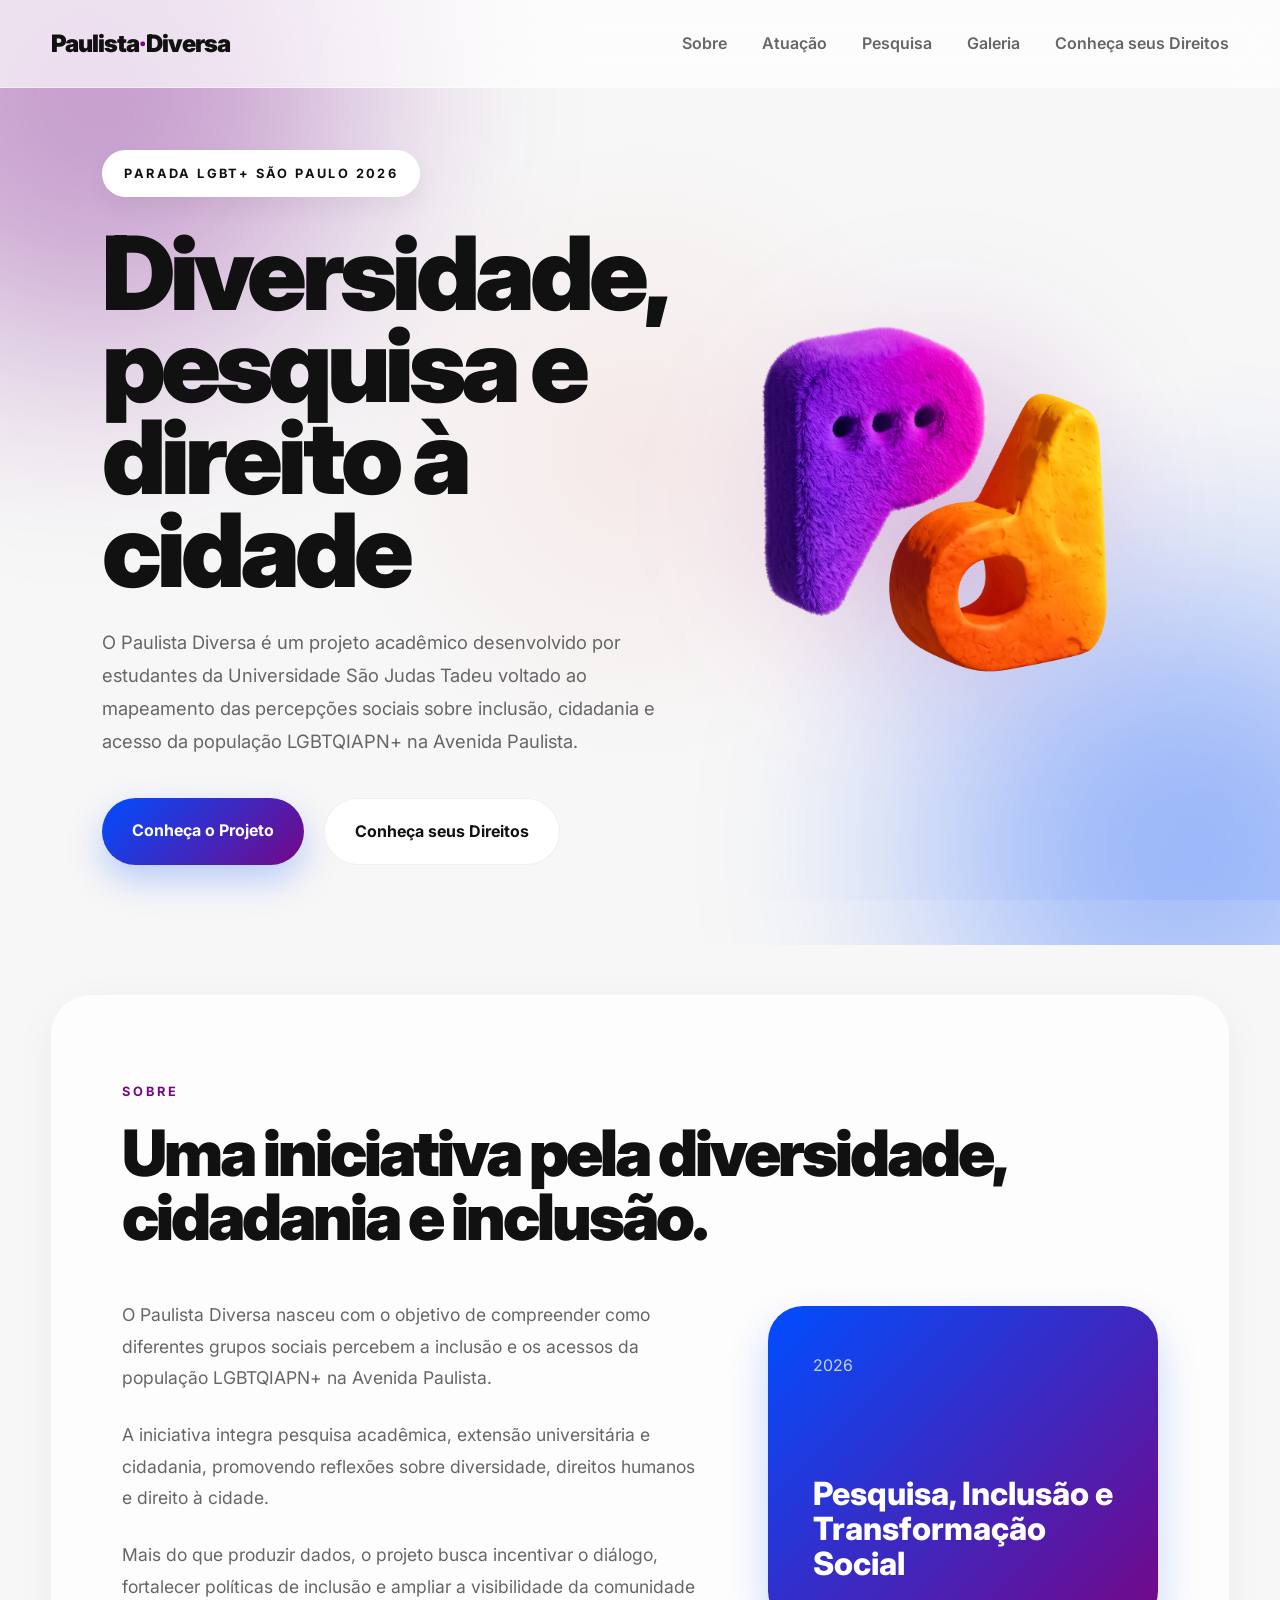
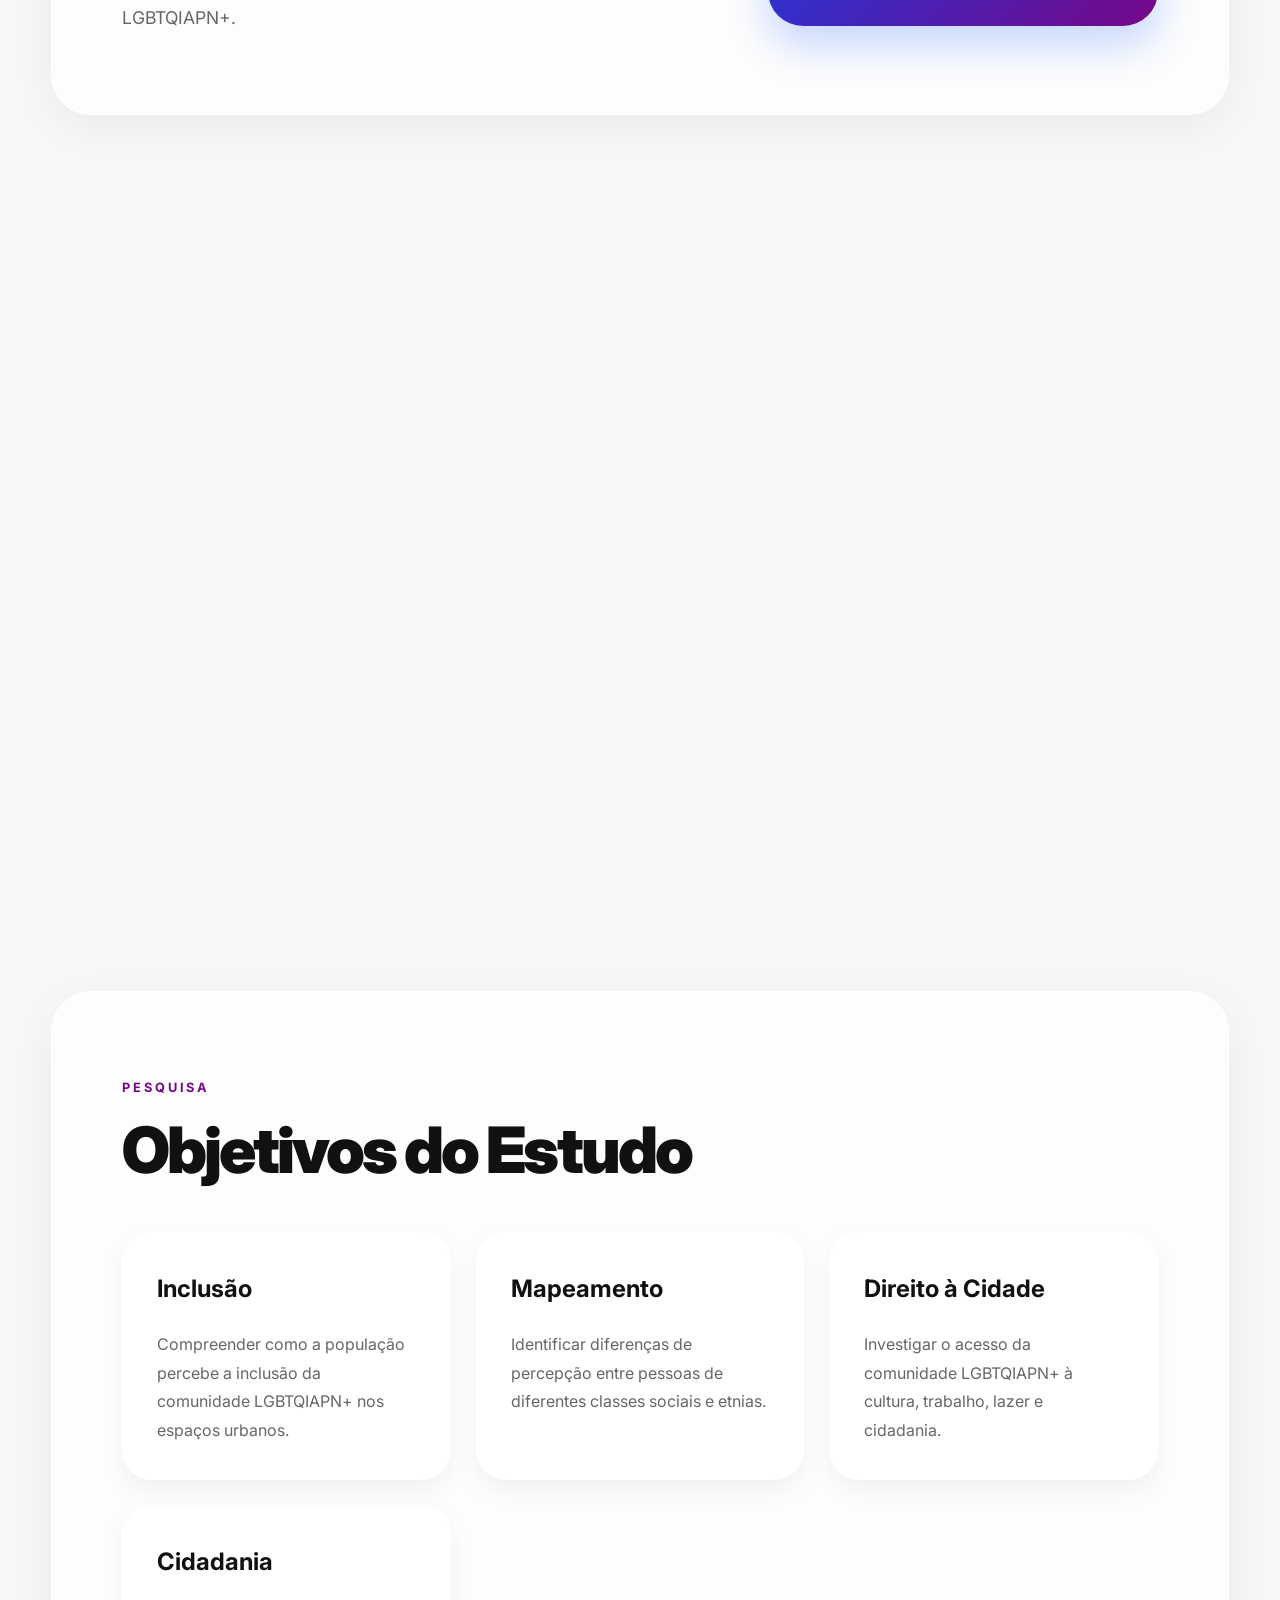
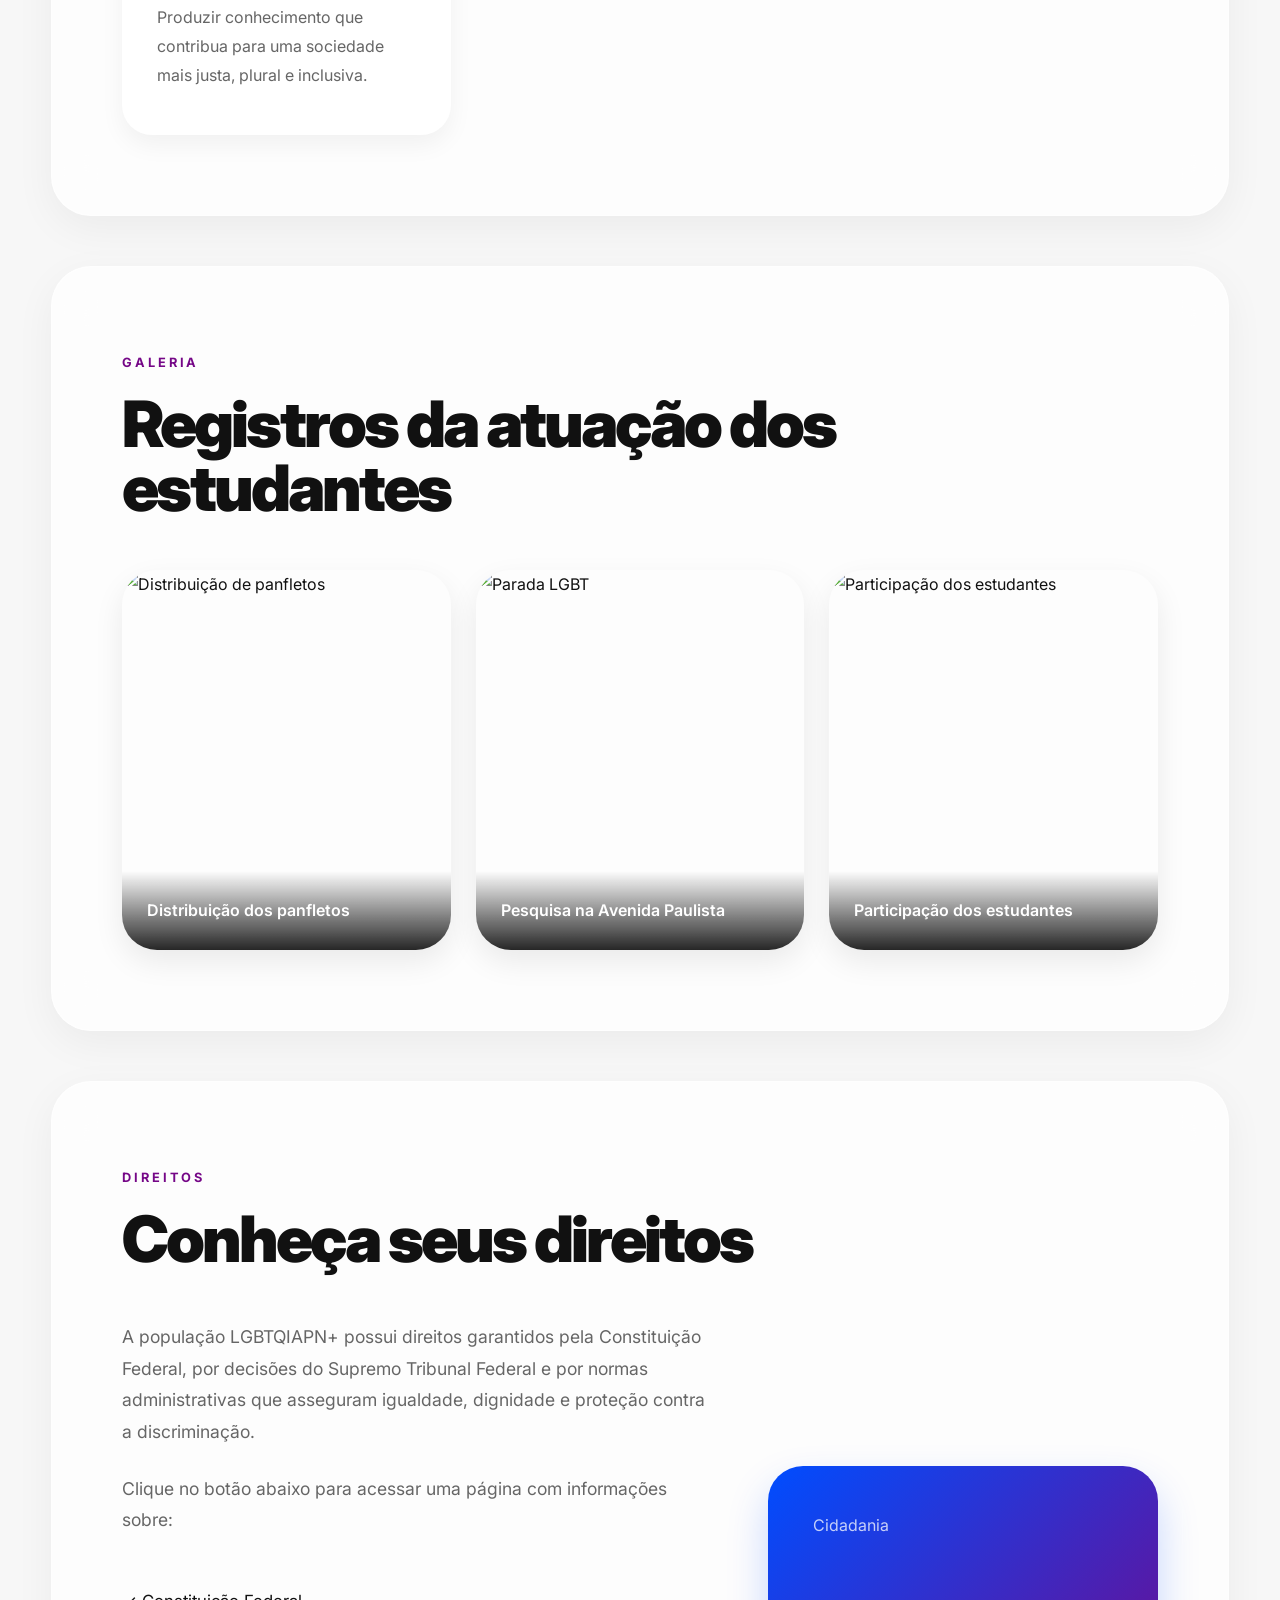
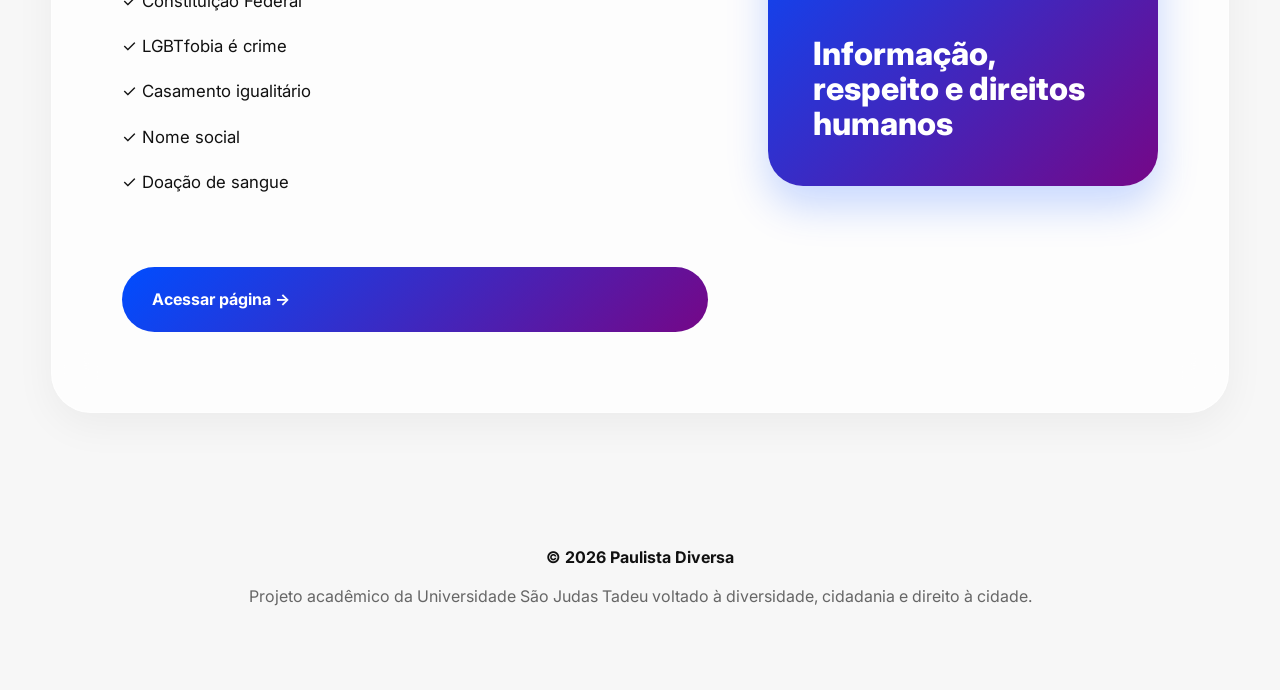
==== commit e86a6ac3: "Corrigi nomes das imagnes para GitHub Pages" ====
--- a/index.html
+++ b/index.html
@@ -636,7 +636,7 @@
 
 <img
 
-src="imagens/foto1.jpg"
+src="imagens/foto1.JPG"
 
 alt="Distribuição de panfletos"
 
@@ -660,7 +660,7 @@
 
 <img
 
-src="imagens/foto2.jpg"
+src="imagens/foto2.JPG"
 
 alt="Parada LGBT"
 
@@ -685,7 +685,7 @@
 
 <img
 
-src="imagens/foto3.jpg"
+src="imagens/foto3.JPG"
 
 alt="Participação dos estudantes"
 
